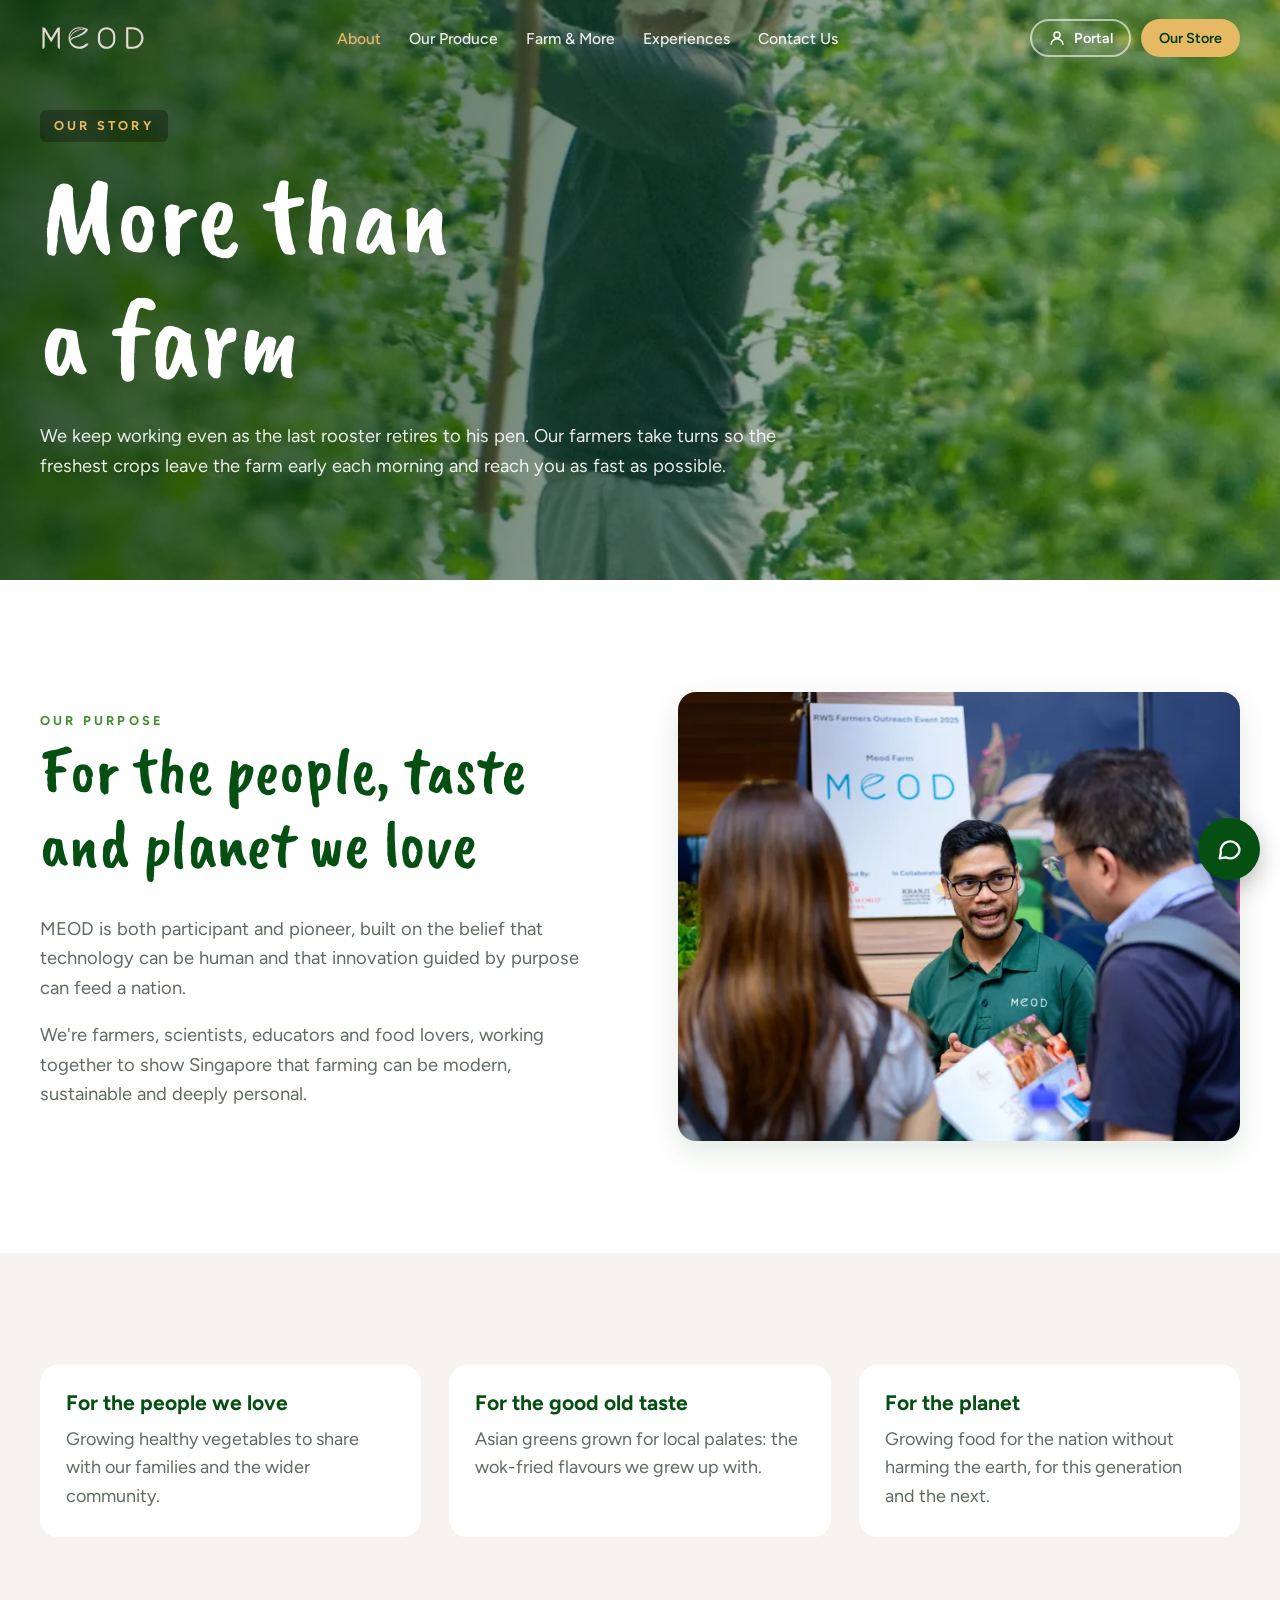
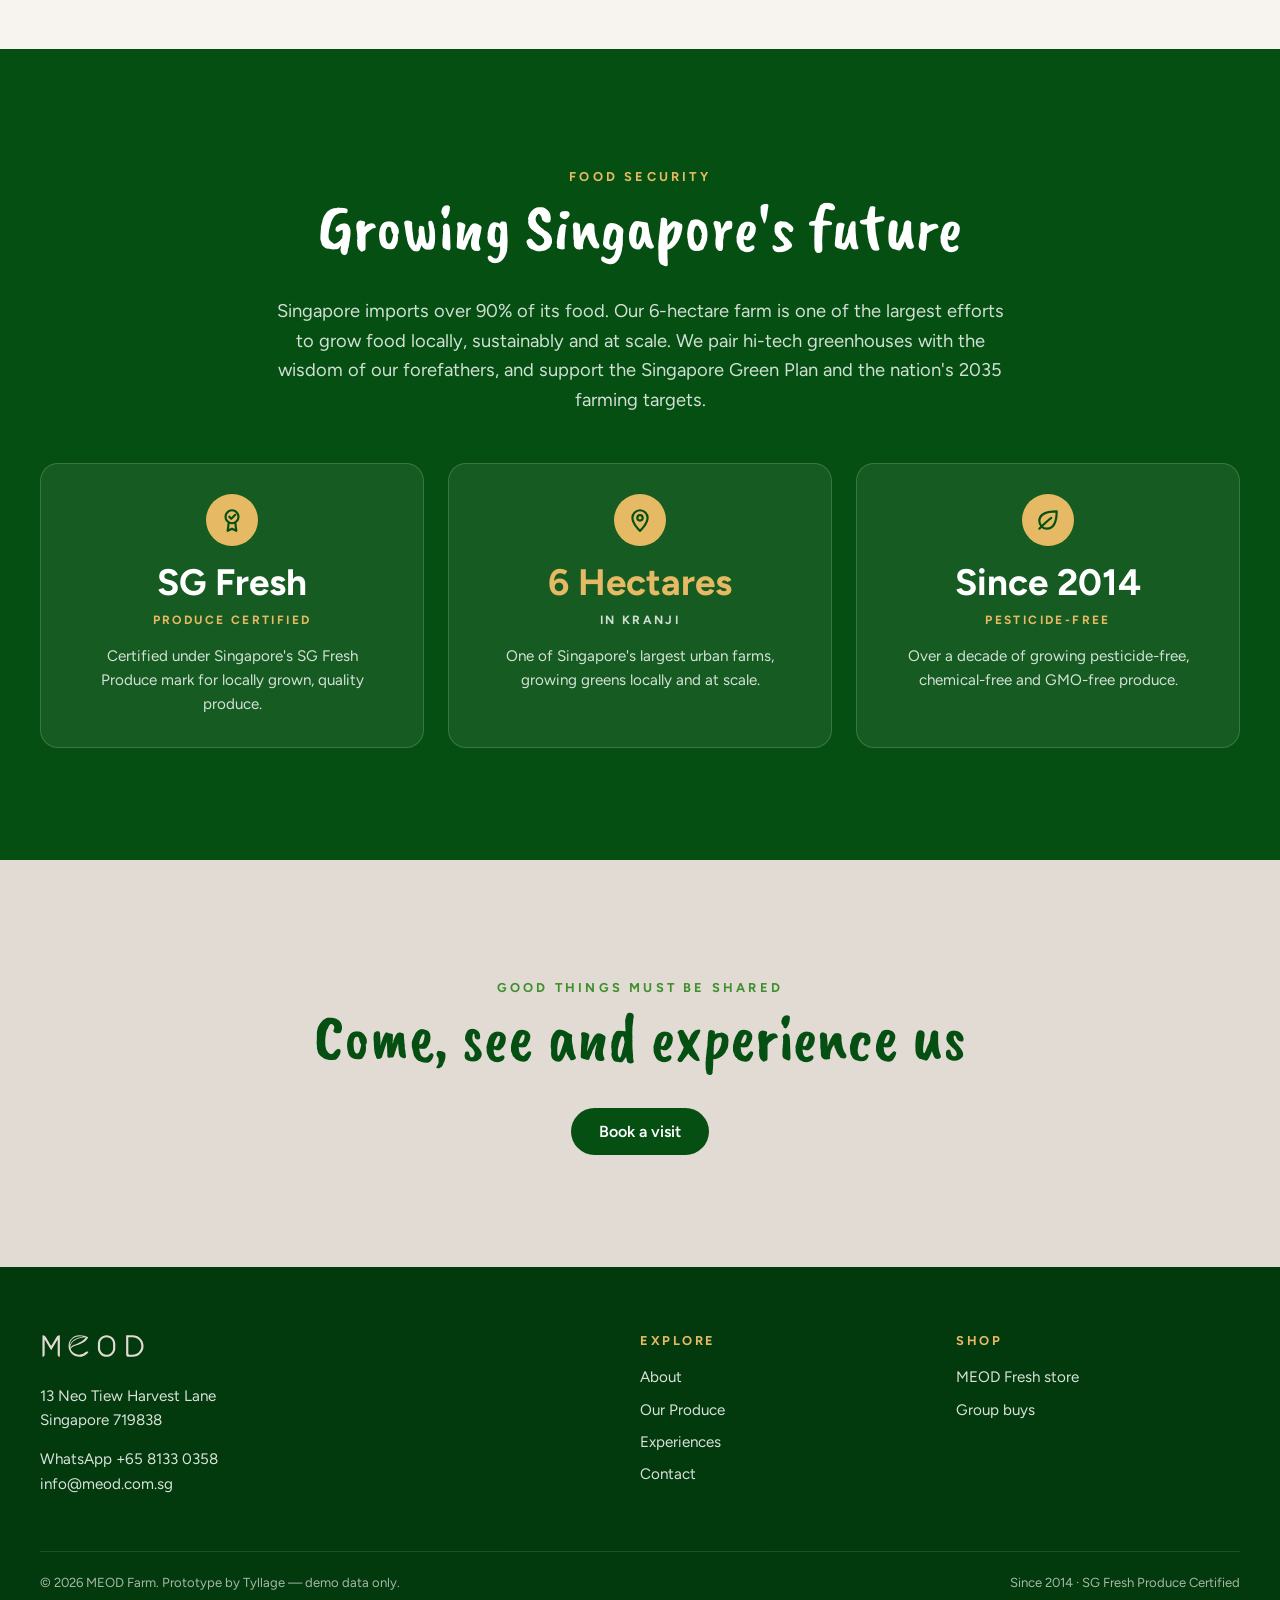
==== about.html @ f2da760b "Add MEOD Farm prototype site and role-based portal Static HTML/CSS/vanilla JS prototype for MEOD Far" ====
<!doctype html>
<html lang="en">
<head>
  <meta charset="utf-8">
  <meta name="viewport" content="width=device-width, initial-scale=1">
  <title>About — Singapore's Largest Urban Farm Since 2014 | MEOD Farm</title>
  <meta name="description" content="MEOD has grown pesticide-free produce in Kranji since 2014, for the people, taste and planet we love.">
  <link rel="preconnect" href="https://fonts.googleapis.com">
  <link rel="preconnect" href="https://fonts.gstatic.com" crossorigin>
  <link href="https://fonts.googleapis.com/css2?family=Caveat+Brush&family=Figtree:wght@300;400;500;600;700&display=swap" rel="stylesheet">
  <link rel="stylesheet" href="css/style.css">
  <link rel="icon" type="image/png" href="assets/img/favicon.png">
  <meta name="theme-color" content="#054f12">
</head>
<body>
  <a class="skip-link" href="#main">Skip to content</a>

  <header class="site-header">
    <nav class="container nav" aria-label="Main">
      <a class="logo" href="index.html"><img src="assets/meod-light.svg" alt="MEOD Farm home" width="106" height="30"></a>
      <ul class="nav-links" id="nav-links">
        <li><a href="about.html" aria-current="page">About</a></li>
        <li><a href="produce.html">Our Produce</a></li>
        <li><a href="produce.html#farm-more">Farm &amp; More</a></li>
        <li><a href="experiences.html">Experiences</a></li>
        <li><a href="contact.html">Contact Us</a></li>
        <li class="mobile-only"><a href="https://meodfresh.com/" target="_blank" rel="noopener">Our Store ↗</a></li>
      </ul>
      <div class="nav-actions">
        <a class="btn btn-sm btn-outline portal-btn" href="portal.html">
          <svg viewBox="0 0 24 24" fill="none" stroke="currentColor" stroke-width="2" aria-hidden="true"><circle cx="12" cy="8" r="4"/><path d="M4 21a8 8 0 0 1 16 0"/></svg>
          <span data-portal-label>Portal</span>
        </a>
        <a class="btn btn-sm btn-gold store-btn" href="https://meodfresh.com/" target="_blank" rel="noopener">Our Store</a>
        <button class="menu-toggle" type="button" aria-controls="nav-links" aria-expanded="false" aria-label="Open menu">
          <svg viewBox="0 0 24 24" fill="none" stroke="currentColor" stroke-width="2" aria-hidden="true"><path d="M3 6h18M3 12h18M3 18h18"/></svg>
        </button>
      </div>
    </nav>
  </header>

  <main id="main">
    <section class="hero page-hero">
      <img class="hero-bg" src="assets/img/farmer-vertical.webp" srcset="assets/img/farmer-vertical-500.webp 500w, assets/img/farmer-vertical.webp 900w" sizes="100vw" alt="" fetchpriority="high">
      <div class="container">
        <span class="eyebrow badge">Our story</span>
        <h1>More than<br>a farm</h1>
        <p class="lead" style="color:rgba(255,255,255,.9)">We keep working even as the last rooster retires to his pen. Our farmers take turns so the freshest crops leave the farm early each morning and reach you as fast as possible.</p>
      </div>
    </section>

    <section>
      <div class="container split">
        <div class="reveal">
          <span class="eyebrow dark">Our purpose</span>
          <h2 class="section-title">For the people, taste and planet we love</h2>
          <p class="lead">MEOD is both participant and pioneer, built on the belief that technology can be human and that innovation guided by purpose can feed a nation.</p>
          <p class="lead">We're farmers, scientists, educators and food lovers, working together to show Singapore that farming can be modern, sustainable and deeply personal.</p>
        </div>
        <img class="rounded-img reveal" src="assets/img/contact.webp" srcset="assets/img/contact-800.webp 800w, assets/img/contact.webp 1600w" sizes="(max-width: 860px) 100vw, 560px" alt="The MEOD team talking with visitors at a market booth" width="1600" height="1067" loading="lazy">
      </div>
    </section>

    <section class="bg-cream">
      <div class="container">
        <div class="grid grid-3">
          <div class="category-card reveal" style="background:var(--white)"><h3>For the people we love</h3><p>Growing healthy vegetables to share with our families and the wider community.</p></div>
          <div class="category-card reveal" style="background:var(--white)"><h3>For the good old taste</h3><p>Asian greens grown for local palates: the wok-fried flavours we grew up with.</p></div>
          <div class="category-card reveal" style="background:var(--white)"><h3>For the planet</h3><p>Growing food for the nation without harming the earth, for this generation and the next.</p></div>
        </div>
      </div>
    </section>

    <section class="bg-forest">
      <div class="container">
        <div class="center reveal">
          <span class="eyebrow">Food security</span>
          <h2 class="section-title">Growing Singapore's future</h2>
          <p class="lead">Singapore imports over 90% of its food. Our 6-hectare farm is one of the largest efforts to grow food locally, sustainably and at scale. We pair hi-tech greenhouses with the wisdom of our forefathers, and support the Singapore Green Plan and the nation's 2035 farming targets.</p>
        </div>
        <div class="fact-cards">
          <article class="fact-card reveal">
            <div class="icon-circle"><svg viewBox="0 0 24 24" fill="none" stroke="currentColor" stroke-width="2" stroke-linecap="round" stroke-linejoin="round" aria-hidden="true"><circle cx="12" cy="9" r="6"/><path d="M9 14.5 8 22l4-2 4 2-1-7.5"/><path d="m9.5 9 1.8 1.8L15 7.2"/></svg></div>
            <strong>SG Fresh</strong>
            <span class="fact-label">Produce certified</span>
            <p>Certified under Singapore's SG Fresh Produce mark for locally grown, quality produce.</p>
          </article>
          <article class="fact-card reveal">
            <div class="icon-circle"><svg viewBox="0 0 24 24" fill="none" stroke="currentColor" stroke-width="2" stroke-linecap="round" stroke-linejoin="round" aria-hidden="true"><path d="M12 22s7-6.2 7-12a7 7 0 0 0-14 0c0 5.8 7 12 7 12z"/><circle cx="12" cy="10" r="2.5"/></svg></div>
            <strong>6 Hectares</strong>
            <span class="fact-label">In Kranji</span>
            <p>One of Singapore's largest urban farms, growing greens locally and at scale.</p>
          </article>
          <article class="fact-card reveal">
            <div class="icon-circle"><svg viewBox="0 0 24 24" fill="none" stroke="currentColor" stroke-width="2" stroke-linecap="round" stroke-linejoin="round" aria-hidden="true"><path d="M11 20A7 7 0 0 1 4 13c0-5 4-9 16-9 0 12-4 16-9 16z"/><path d="M4 20c4-4 7-7 11-10"/></svg></div>
            <strong>Since 2014</strong>
            <span class="fact-label">Pesticide-free</span>
            <p>Over a decade of growing pesticide-free, chemical-free and GMO-free produce.</p>
          </article>
        </div>
      </div>
    </section>

    <section class="bg-stony">
      <div class="container center reveal">
        <span class="eyebrow dark">Good things must be shared</span>
        <h2 class="section-title">Come, see and experience us</h2>
        <a class="btn btn-forest" href="experiences.html#book">Book a visit</a>
      </div>
    </section>
  </main>

  <footer class="site-footer">
    <div class="container">
      <div class="footer-grid">
        <div>
          <a class="logo" href="index.html"><img src="assets/meod-light.svg" alt="MEOD Farm" width="106" height="30" loading="lazy"></a>
          <p>13 Neo Tiew Harvest Lane<br>Singapore 719838</p>
          <p>WhatsApp +65 8133 0358<br><a href="mailto:info@meod.com.sg">info@meod.com.sg</a></p>
        </div>
        <div>
          <h4>Explore</h4>
          <ul>
            <li><a href="about.html">About</a></li>
            <li><a href="produce.html">Our Produce</a></li>
            <li><a href="experiences.html">Experiences</a></li>
            <li><a href="contact.html">Contact</a></li>
          </ul>
        </div>
        <div>
          <h4>Shop</h4>
          <ul>
            <li><a href="https://meodfresh.com/" target="_blank" rel="noopener">MEOD Fresh store</a></li>
            <li><a href="index.html#group-buy">Group buys</a></li>
          </ul>
        </div>
      </div>
      <div class="footer-bottom">
        <span>© <span data-year></span> MEOD Farm. Prototype by Tyllage — demo data only.</span>
        <span>Since 2014 · SG Fresh Produce Certified</span>
      </div>
    </div>
  </footer>

  <script src="js/data.js"></script>
  <script src="js/assist.js"></script>
  <script src="js/main.js"></script>
</body>
</html>
---- css/style.css ----
/* MEOD Farm x Tyllage — public site styles
   Palette sampled from meod.com.sg: forest, gold, berry, stony. */
:root {
  --forest: #054f12;
  --forest-dark: #033a0d;
  --leaf: #3f8f2f;
  --gold: #e6b964;
  --gold-dark: #c9993f;
  --berry: #326383;
  --stony: #e2dbd3;
  --cream: #f7f3ee;
  --ink: #1d2a1f;
  --muted: #5d6b60;
  --white: #ffffff;
  --danger: #b3361f;
  --radius: 18px;
  --shadow: 0 10px 30px rgba(5, 79, 18, 0.12);
  --font-script: "Caveat Brush", "Brush Script MT", cursive;
  --font-body: "Figtree", system-ui, -apple-system, "Segoe UI", sans-serif;
  --max: 1200px;
}

* { box-sizing: border-box; }
html { scroll-behavior: smooth; }
body {
  margin: 0;
  font-family: var(--font-body);
  font-size: 18px;
  line-height: 1.6;
  color: var(--ink);
  background: var(--white);
}
img { max-width: 100%; height: auto; display: block; }
a { color: inherit; }
h1, h2, h3 { line-height: 1.1; margin: 0 0 0.5em; }
.script { font-family: var(--font-script); font-weight: 400; }
.container { width: min(var(--max), 100% - 32px); margin-inline: auto; }
.eyebrow {
  display: inline-block;
  font-size: 0.8rem;
  letter-spacing: 0.25em;
  text-transform: uppercase;
  font-weight: 700;
  color: var(--gold);
}
.eyebrow.dark { color: var(--leaf); }
.lead { font-size: 1.15rem; color: var(--muted); max-width: 62ch; }
.center { text-align: center; }
.center .lead { margin-inline: auto; }
.skip-link { position: absolute; left: -999px; top: 8px; background: var(--gold); padding: 8px 14px; z-index: 100; border-radius: 8px; }
.skip-link:focus { left: 8px; }

/* Buttons */
.btn {
  display: inline-flex; align-items: center; gap: 8px;
  padding: 12px 26px; border-radius: 999px;
  font: 600 1rem var(--font-body); text-decoration: none;
  border: 2px solid transparent; cursor: pointer;
  transition: transform .15s ease, background .2s ease, color .2s ease;
}
.btn:hover { transform: translateY(-2px); }
.btn-gold { background: var(--gold); color: var(--forest-dark); }
.btn-gold:hover { background: var(--gold-dark); }
.btn-forest { background: var(--forest); color: var(--white); }
.btn-forest:hover { background: var(--forest-dark); }
.btn-ghost { border-color: rgba(255,255,255,.7); color: var(--white); background: rgba(0,0,0,.15); }
.btn-ghost:hover { background: rgba(255,255,255,.15); }
.btn-outline { border-color: var(--forest); color: var(--forest); background: transparent; }
.btn-outline:hover { background: var(--forest); color: var(--white); }
.btn-sm { padding: 8px 16px; font-size: .9rem; }

/* Header */
.site-header {
  position: fixed; inset: 0 0 auto 0; z-index: 50;
  transition: background .3s ease, box-shadow .3s ease;
}
.site-header.solid, .site-header.always-solid { background: rgba(5, 79, 18, .96); box-shadow: 0 4px 20px rgba(0,0,0,.15); }
.nav { display: flex; align-items: center; justify-content: space-between; height: 76px; }
.logo { display: inline-flex; align-items: center; text-decoration: none; }
.logo img { height: 30px; width: auto; }
@media (max-width: 480px) { .logo img { height: 24px; } }
.nav-links { display: flex; align-items: center; gap: 28px; list-style: none; margin: 0; padding: 0; }
.nav-links a { color: var(--white); text-decoration: none; font-size: .98rem; font-weight: 500; opacity: .9; }
.nav-links a:hover, .nav-links a[aria-current="page"] { opacity: 1; color: var(--gold); }
.nav-actions { display: flex; gap: 10px; align-items: center; }
.portal-btn { border-color: rgba(255,255,255,.6); color: var(--white); }
.portal-btn:hover { background: var(--white); color: var(--forest); }
.portal-btn svg { width: 18px; height: 18px; }
.menu-toggle { display: none; background: none; border: 0; color: var(--white); cursor: pointer; padding: 8px; }
.menu-toggle svg { width: 28px; height: 28px; }

@media (max-width: 960px) {
  .menu-toggle { display: block; }
  .nav-links, .nav-actions .store-btn { display: none; }
  .nav-links.open {
    display: flex; flex-direction: column; align-items: flex-start; gap: 18px;
    position: absolute; top: 76px; left: 0; right: 0; padding: 24px 16px 28px;
    background: var(--forest);
  }
  .nav-links.open .mobile-only { display: block; }
}
.mobile-only { display: none; }

/* Hero */
.hero {
  position: relative; min-height: 100vh; min-height: 100svh; display: flex; align-items: center;
  color: var(--white); overflow: hidden; background: var(--forest-dark);
  padding: 110px 0 80px;
}
.hero::before { content: ""; position: absolute; inset: 0; z-index: 1; background: linear-gradient(100deg, rgba(3,40,10,.78) 0%, rgba(3,40,10,.4) 60%, rgba(3,40,10,.2) 100%); }
.hero > * { position: relative; z-index: 2; }
.hero > .hero-bg { position: absolute; inset: 0; z-index: 0; width: 100%; height: 100%; object-fit: cover; }
@media (max-width: 640px) {
  .hero::before { background: linear-gradient(180deg, rgba(3,40,10,.55) 0%, rgba(3,40,10,.75) 100%); }
  .stat strong { font-size: 1.7rem; }
  .stats { gap: 18px 28px; }
  .hero-ctas .btn { flex: 1 1 auto; justify-content: center; }
}
.hero h1 { font-family: var(--font-script); font-weight: 400; font-size: clamp(4rem, 12vw, 9.5rem); margin: .1em 0 .2em; }
.hero .badge { background: rgba(0,0,0,.3); padding: 6px 14px; border-radius: 6px; }
.stats { display: flex; gap: clamp(24px, 6vw, 70px); margin: 10px 0 34px; flex-wrap: wrap; }
.stat strong { display: block; font-size: 2.2rem; font-weight: 700; }
.stat span { font-size: .75rem; letter-spacing: .2em; text-transform: uppercase; opacity: .85; }
.stat:nth-child(2) strong { color: var(--gold); }
.hero-ctas { display: flex; gap: 14px; flex-wrap: wrap; }
.scroll-cue { position: absolute; bottom: 28px; left: 50%; transform: translateX(-50%); font-size: .7rem; letter-spacing: .3em; opacity: .7; }

.page-hero { min-height: 62vh; min-height: 62svh; }
.page-hero h1 { font-size: clamp(3.4rem, 9vw, 7rem); }

/* Sections */
section { padding: clamp(64px, 9vw, 112px) 0; }
.bg-forest { background: var(--forest); color: var(--white); }
.bg-forest .lead { color: rgba(255,255,255,.82); }
.bg-berry { background: var(--berry); color: var(--white); }
.bg-berry .lead { color: rgba(255,255,255,.85); }
.bg-stony { background: var(--stony); }
.bg-cream { background: var(--cream); }
.section-title { font-family: var(--font-script); font-weight: 400; font-size: clamp(2.8rem, 6vw, 4.2rem); color: var(--forest); }
.bg-forest .section-title, .bg-berry .section-title { color: var(--white); }

.grid { display: grid; gap: 28px; }
.grid-3 { grid-template-columns: repeat(auto-fit, minmax(min(100%, 210px), 1fr)); }
@media (min-width: 600px) and (max-width: 900px) { .grid-3 { gap: 18px; } .card-body { padding: 18px; } }
.grid-4 { grid-template-columns: repeat(auto-fit, minmax(220px, 1fr)); }
.split { display: grid; grid-template-columns: 1fr 1fr; gap: clamp(32px, 6vw, 80px); align-items: center; }
@media (max-width: 860px) { .split { grid-template-columns: 1fr; } }

.card {
  background: var(--white); border-radius: var(--radius); overflow: hidden;
  box-shadow: var(--shadow); display: flex; flex-direction: column;
  transition: transform .25s ease;
}
.card:hover { transform: translateY(-4px); }
.card img { aspect-ratio: 4/3; object-fit: cover; width: 100%; height: auto; }
.card-body { padding: 24px; flex: 1; display: flex; flex-direction: column; }
.card-body h3 { color: var(--forest); font-size: 1.4rem; }
.card-body p { color: var(--muted); margin: 0 0 16px; flex: 1; }
.card-link { color: var(--leaf); font-weight: 700; text-decoration: none; }
.card-link:hover { text-decoration: underline; }

.promise { padding: 28px; border-radius: var(--radius); background: rgba(255,255,255,.07); border: 1px solid rgba(255,255,255,.15); }
.promise h3 { color: var(--gold); font-size: 1.35rem; }
.promise p { margin: 0; color: rgba(255,255,255,.85); }
.icon-circle { width: 52px; height: 52px; border-radius: 50%; background: var(--gold); color: var(--forest); display: grid; place-items: center; margin-bottom: 16px; }
.icon-circle svg { width: 26px; height: 26px; }

.rounded-img { border-radius: var(--radius); box-shadow: var(--shadow); width: 100%; height: auto; aspect-ratio: 5/4; object-fit: cover; }
.rounded-img.portrait { aspect-ratio: 4/5; max-height: 640px; object-position: center 35%; }
@media (max-width: 860px) { .rounded-img.portrait { aspect-ratio: 4/3; } }

.partners { display: flex; gap: 14px; flex-wrap: wrap; margin-top: 24px; }
.partner { padding: 10px 22px; border-radius: 999px; background: rgba(255,255,255,.12); border: 1px solid rgba(255,255,255,.3); font-weight: 600; text-decoration: none; color: var(--white); }
.partner:hover { background: var(--white); color: var(--berry); }

/* Harvest strip (new vs original site) */
.harvest-row { display: grid; grid-template-columns: repeat(auto-fill, minmax(min(100%, 230px), 1fr)); gap: 22px; margin-top: 36px; }
.produce-tile {
  background: var(--white); border-radius: 20px; overflow: hidden; box-shadow: 0 4px 18px rgba(5,79,18,.08);
  display: flex; flex-direction: column; border: 1px solid #efe9df;
  transition: transform .25s ease, box-shadow .25s ease;
}
.produce-tile:hover { transform: translateY(-5px); box-shadow: 0 16px 36px rgba(5,79,18,.15); }
.produce-tile.is-out .tile-media { filter: grayscale(.7); opacity: .75; }
.tile-media { position: relative; aspect-ratio: 4/3; display: grid; place-items: center; overflow: hidden; background: #fff; }
.tile-media img { width: 100%; height: 100%; transition: transform .5s ease; }
.tile-media.contain img { object-fit: contain; padding: 14px; }
.tile-media.cover img { object-fit: cover; }
.produce-tile:hover .tile-media img { transform: scale(1.06); }
.tile-media.art { background: radial-gradient(circle at 30% 25%, #fff 0%, var(--tint, #e4f2d5) 70%); }
.tile-media.art svg { width: 46%; height: 46%; fill: none; stroke: var(--forest); stroke-width: 2.2; stroke-linecap: round; stroke-linejoin: round; opacity: .75; }
.tile-media .pill { position: absolute; top: 12px; left: 12px; box-shadow: 0 2px 8px rgba(0,0,0,.08); }
.tile-body { padding: 16px 18px 18px; display: flex; flex-direction: column; gap: 4px; flex: 1; }
.tile-cat { font-size: .7rem; letter-spacing: .16em; text-transform: uppercase; font-weight: 700; color: var(--leaf); }
.produce-tile h3 { font-size: 1.2rem; color: var(--forest); margin: 2px 0 0; }
.produce-tile .sub { color: var(--muted); font-size: .88rem; }
.produce-tile p { font-size: .9rem; color: var(--muted); margin: 6px 0 2px; line-height: 1.5; }
.nutri-chips { list-style: none; margin: 6px 0 0; padding: 0; display: flex; flex-wrap: wrap; gap: 5px; }
.nutri-chips li { font-size: .7rem; font-weight: 600; padding: 3px 9px; border-radius: 999px; background: #f2f7ee; color: var(--forest); }
.tile-buy { font-size: .85rem; font-weight: 700; color: var(--forest); text-decoration: none; padding: 6px 12px; border-radius: 999px; border: 1.5px solid var(--forest); transition: background .2s, color .2s; }
.tile-buy:hover { background: var(--forest); color: var(--white); }
.produce-tile .price-line { border-top: 1px dashed #e8e1d6; margin-top: auto; padding-top: 12px; }
.produce-tile .price { font-size: 1.15rem; }
/* Price row always sits at the bottom of the card; spacing comes from the content above it. */
.produce-tile .tile-body > :nth-last-child(2) { margin-bottom: 14px; }
.price-line { display: flex; justify-content: space-between; align-items: center; margin-top: auto; padding-top: 8px; }
.price { font-weight: 700; color: var(--forest); }
.pill { display: inline-block; font-size: .72rem; font-weight: 700; padding: 3px 10px; border-radius: 999px; text-transform: uppercase; letter-spacing: .05em; }
.pill-ok { background: #dff0d8; color: #23602a; }
.pill-low { background: #fff1d6; color: #8a5a00; }
.pill-out { background: #f8dcd6; color: var(--danger); }
.pill-stale { background: #e6e9ee; color: #4a5568; }
.sync-note { font-size: .82rem; color: var(--muted); margin-top: 18px; }

.filters { display: flex; gap: 10px; flex-wrap: wrap; margin-top: 28px; }
.chip { border: 2px solid var(--forest); background: transparent; color: var(--forest); padding: 7px 18px; border-radius: 999px; font: 600 .9rem var(--font-body); cursor: pointer; }
.chip.active, .chip:hover { background: var(--forest); color: var(--white); }

.category-cards { display: grid; grid-template-columns: repeat(auto-fit, minmax(200px, 1fr)); gap: 18px; margin-top: 30px; }
.category-card { padding: 26px; border-radius: var(--radius); background: var(--cream); }
.category-card h3 { color: var(--forest); }
.category-card p { margin: 0; color: var(--muted); }

/* Group buy band */
.groupbuy { background: linear-gradient(120deg, var(--gold) 0%, #f0cf8e 100%); color: var(--forest-dark); }
.steps { display: grid; grid-template-columns: repeat(auto-fit, minmax(200px, 1fr)); gap: 20px; margin-top: 28px; }
.step { background: rgba(255,255,255,.55); border-radius: 16px; padding: 22px; }
.step b { display: grid; place-items: center; width: 36px; height: 36px; border-radius: 50%; background: var(--forest); color: var(--white); margin-bottom: 10px; }
.step p { margin: 0; font-size: .95rem; }

/* Forms */
.form { display: grid; gap: 16px; background: var(--white); padding: clamp(22px, 4vw, 40px); border-radius: var(--radius); box-shadow: var(--shadow); }
.form-row { display: grid; grid-template-columns: 1fr 1fr; gap: 16px; }
@media (max-width: 600px) { .form-row { grid-template-columns: 1fr; } }
label { font-weight: 600; font-size: .9rem; display: grid; gap: 6px; color: var(--ink); }
input, select, textarea {
  font: 400 1rem var(--font-body); padding: 12px 14px; border-radius: 10px;
  border: 1.5px solid #cfd8cf; background: var(--white); color: var(--ink); width: 100%;
}
input:focus, select:focus, textarea:focus { outline: 3px solid rgba(230,185,100,.6); border-color: var(--forest); }
.form-note { font-size: .82rem; color: var(--muted); margin: 0; }
.form-success { background: #dff0d8; color: #23602a; padding: 14px 18px; border-radius: 10px; font-weight: 600; }
.experience-options { display: grid; grid-template-columns: repeat(auto-fit, minmax(130px, 1fr)); gap: 10px; }
.experience-options label { display: flex; align-items: center; gap: 8px; border: 1.5px solid #cfd8cf; border-radius: 10px; padding: 10px 12px; font-weight: 500; cursor: pointer; }
.experience-options input { width: auto; }

/* Footer */
.site-footer { background: var(--forest-dark); color: rgba(255,255,255,.85); padding: 64px 0 28px; font-size: .95rem; }
.footer-grid { display: grid; grid-template-columns: 2fr 1fr 1fr; gap: 32px; }
@media (max-width: 800px) { .footer-grid { grid-template-columns: 1fr 1fr; } }
@media (max-width: 480px) { .footer-grid { grid-template-columns: 1fr; } }
.site-footer h4 { color: var(--gold); font-size: .8rem; letter-spacing: .2em; text-transform: uppercase; margin: 0 0 14px; }
.site-footer ul { list-style: none; padding: 0; margin: 0; display: grid; gap: 8px; }
.site-footer a { text-decoration: none; }
.site-footer a:hover { color: var(--gold); }
.footer-bottom { border-top: 1px solid rgba(255,255,255,.15); margin-top: 40px; padding-top: 20px; display: flex; justify-content: space-between; gap: 16px; flex-wrap: wrap; font-size: .82rem; opacity: .75; }

/* Reveal on scroll */
.reveal { opacity: 0; transform: translateY(24px); transition: opacity .7s ease, transform .7s ease; }
.reveal.visible { opacity: 1; transform: none; }
@media (prefers-reduced-motion: reduce) {
  .reveal { opacity: 1; transform: none; transition: none; }
  html { scroll-behavior: auto; }
}

/* Ask MEOD assistant widget */
.assist-fab {
  position: fixed; right: 20px; bottom: 20px; z-index: 60;
  width: 62px; height: 62px; border-radius: 50%; border: 0; cursor: pointer;
  background: var(--forest); color: var(--white); box-shadow: 0 8px 24px rgba(0,0,0,.25);
  display: grid; place-items: center;
}
.assist-fab svg { width: 28px; height: 28px; }
.assist-panel {
  position: fixed; right: 20px; bottom: 94px; z-index: 60;
  width: min(380px, calc(100vw - 32px)); height: min(540px, calc(100vh - 130px));
  background: var(--white); border-radius: 20px; box-shadow: 0 20px 50px rgba(0,0,0,.25);
  display: none; flex-direction: column; overflow: hidden;
}
.assist-panel.open { display: flex; }
.assist-head { background: var(--forest); color: var(--white); padding: 16px 18px; display: flex; justify-content: space-between; align-items: center; }
.assist-head strong { display: block; }
.assist-head small { opacity: .8; font-size: .78rem; }
.assist-close { background: none; border: 0; color: var(--white); font-size: 1.6rem; cursor: pointer; line-height: 1; }
.assist-log { flex: 1; overflow-y: auto; padding: 16px; display: flex; flex-direction: column; gap: 10px; background: var(--cream); }
.msg { max-width: 85%; padding: 10px 14px; border-radius: 14px; font-size: .92rem; line-height: 1.45; white-space: pre-line; }
.msg.bot { background: var(--white); align-self: flex-start; border-bottom-left-radius: 4px; }
.msg.user { background: var(--forest); color: var(--white); align-self: flex-end; border-bottom-right-radius: 4px; }
.msg.handover { background: #fff1d6; border: 1px solid var(--gold); }
.assist-suggest { display: flex; gap: 6px; flex-wrap: wrap; padding: 8px 12px 0; background: var(--white); }
.assist-suggest button { border: 1px solid #cfd8cf; background: var(--white); border-radius: 999px; padding: 5px 12px; font: 500 .8rem var(--font-body); cursor: pointer; }
.assist-suggest button:hover { border-color: var(--forest); color: var(--forest); }
.assist-form { display: flex; gap: 8px; padding: 12px; background: var(--white); }
.assist-form input { flex: 1; }
.assist-form button { flex: none; }
.assist-disclaimer { font-size: .7rem; color: var(--muted); padding: 0 14px 10px; background: var(--white); margin: 0; }
.form-error { background: #f8dcd6; color: var(--danger); padding: 14px 18px; border-radius: 10px; font-weight: 600; margin: 0; }

/* Small-screen polish */
@media (max-width: 640px) {
  body { font-size: 17px; }
  .lead { font-size: 1.05rem; }
  .card-body { padding: 20px; }
  .form { padding: 20px 16px; }
  .assist-panel { right: 8px; left: 8px; width: auto; bottom: 86px; height: min(560px, calc(100svh - 110px)); }
  .assist-fab { right: 14px; bottom: 14px; width: 56px; height: 56px; }
  .footer-bottom { flex-direction: column; }
}
@media (min-width: 1600px) {
  :root { --max: 1360px; }
}

/* Scroll-to-top: centred above the Ask MEOD button */
.to-top {
  position: fixed; z-index: 59; right: 27px; bottom: 96px;
  width: 48px; height: 48px; border-radius: 50%; cursor: pointer;
  border: 2px solid var(--forest); background: var(--white); color: var(--forest);
  display: grid; place-items: center; box-shadow: 0 6px 18px rgba(0,0,0,.18);
  opacity: 0; visibility: hidden; transform: translateY(12px);
  transition: opacity .25s ease, transform .25s ease, visibility .25s, background .2s, color .2s;
}
.to-top svg { width: 22px; height: 22px; }
.to-top:hover { background: var(--forest); color: var(--white); }
.to-top:focus-visible { outline: 3px solid var(--gold); outline-offset: 2px; }
.to-top.show { opacity: 1; visibility: visible; transform: none; }
.to-top.solo { right: 20px; bottom: 20px; }
body.assist-open .to-top { opacity: 0; visibility: hidden; }
@media (max-width: 640px) {
  .to-top { right: 19px; bottom: 82px; width: 46px; height: 46px; }
  .to-top.solo { right: 14px; bottom: 14px; }
}
@media (prefers-reduced-motion: reduce) { .to-top { transition: none; } }

/* About: food-security fact cards */
.fact-cards { display: grid; grid-template-columns: repeat(3, 1fr); gap: 24px; margin-top: 48px; }
.fact-card {
  background: rgba(255,255,255,.07); border: 1px solid rgba(255,255,255,.16);
  border-radius: var(--radius); padding: 30px 26px; text-align: center;
  display: flex; flex-direction: column; align-items: center;
  transition: transform .25s ease, background .25s ease, border-color .25s ease;
}
.fact-card:hover { transform: translateY(-4px); background: rgba(255,255,255,.11); border-color: rgba(230,185,100,.5); }
.fact-card strong { font-size: clamp(1.8rem, 3vw, 2.3rem); line-height: 1.1; color: var(--white); }
.fact-card:nth-child(2) strong { color: var(--gold); }
.fact-label { font-size: .75rem; letter-spacing: .2em; text-transform: uppercase; color: var(--gold); font-weight: 700; margin: 8px 0 14px; }
.fact-card:nth-child(2) .fact-label { color: rgba(255,255,255,.8); }
.fact-card p { margin: 0; color: rgba(255,255,255,.82); font-size: .95rem; max-width: 30ch; }
@media (max-width: 860px) {
  .fact-cards { grid-template-columns: 1fr; gap: 14px; margin-top: 36px; }
  .fact-card { display: grid; grid-template-columns: 52px 1fr; column-gap: 16px; text-align: left; align-items: center; padding: 20px; }
  .fact-card .icon-circle { margin: 0; grid-row: 1 / span 2; }
  .fact-label { margin: 2px 0 0; }
  .fact-card p { grid-column: 1 / -1; max-width: none; margin-top: 12px; }
}

/* Experiences: photo cards + visit facts */
.exp-cards { display: grid; grid-template-columns: repeat(3, 1fr); gap: 26px; margin-top: 48px; }
.exp-card {
  background: var(--white); border-radius: var(--radius); overflow: hidden;
  box-shadow: var(--shadow); display: flex; flex-direction: column;
  transition: transform .25s ease, box-shadow .25s ease;
}
.exp-card:hover { transform: translateY(-6px); box-shadow: 0 18px 40px rgba(5,79,18,.18); }
.exp-media { aspect-ratio: 4/3; overflow: hidden; }
.exp-media img { width: 100%; height: 100%; object-fit: cover; transition: transform .6s ease; }
.exp-card:hover .exp-media img { transform: scale(1.05); }
.exp-body { padding: 24px; display: flex; flex-direction: column; gap: 12px; flex: 1; }
.exp-body h3 { font-family: var(--font-script); font-weight: 400; font-size: 2.1rem; color: var(--forest); margin: 0; }
.exp-body p { margin: 0; color: var(--muted); flex: 1; }
.exp-tags { list-style: none; margin: 0; padding: 0; display: flex; flex-wrap: wrap; gap: 6px; }
.exp-tags li { font-size: .75rem; font-weight: 600; padding: 4px 11px; border-radius: 999px; background: #eaf4e5; color: var(--forest); }

.visit-facts {
  list-style: none; margin: 40px 0 0; padding: 22px 26px;
  display: grid; grid-template-columns: repeat(4, 1fr); gap: 20px;
  background: var(--cream); border-radius: var(--radius);
}
.visit-facts li { display: flex; align-items: center; gap: 14px; }
.visit-facts .icon-circle { margin: 0; flex: none; width: 46px; height: 46px; }
.visit-facts .icon-circle svg { width: 22px; height: 22px; }
.visit-facts strong { display: block; color: var(--forest); line-height: 1.2; }
.visit-facts span:not(.icon-circle) { font-size: .88rem; color: var(--muted); }

@media (max-width: 1024px) { .visit-facts { grid-template-columns: repeat(2, 1fr); } }
@media (max-width: 860px) {
  .exp-cards { grid-template-columns: 1fr; max-width: 520px; margin-inline: auto; gap: 20px; margin-top: 36px; }
}
@media (min-width: 600px) and (max-width: 860px) {
  .exp-cards { grid-template-columns: repeat(2, 1fr); max-width: none; }
  .exp-cards .exp-card:last-child { grid-column: 1 / -1; flex-direction: row; }
  .exp-cards .exp-card:last-child .exp-media { flex: 0 0 45%; aspect-ratio: auto; position: relative; min-height: 240px; }
  .exp-cards .exp-card:last-child .exp-media img { position: absolute; inset: 0; object-position: center 30%; }
}
@media (max-width: 520px) { .visit-facts { grid-template-columns: 1fr; padding: 18px; gap: 14px; } }
@media (prefers-reduced-motion: reduce) { .exp-card, .exp-media img { transition: none; } }
.experience-options label:has(input:checked) { border-color: var(--forest); background: #eaf4e5; color: var(--forest); }
.experience-options input { accent-color: var(--forest); }

/* Contact: cards + visit panel */
.contact-cards { display: grid; grid-template-columns: repeat(3, 1fr); gap: 22px; margin-top: 44px; }
.contact-card {
  position: relative; display: flex; flex-direction: column; align-items: flex-start; gap: 4px;
  padding: 28px 26px; border-radius: var(--radius); background: var(--white);
  border: 1.5px solid #eee8de; box-shadow: var(--shadow); text-decoration: none; color: var(--ink);
  transition: transform .25s ease, border-color .25s ease, box-shadow .25s ease;
}
.contact-card:hover, .contact-card:focus-visible { transform: translateY(-4px); border-color: var(--gold); box-shadow: 0 18px 40px rgba(5,79,18,.16); }
.contact-card .icon-circle { margin-bottom: 14px; }
.contact-label { font-size: .75rem; letter-spacing: .2em; text-transform: uppercase; font-weight: 700; color: var(--leaf); }
.contact-card strong { font-size: 1.2rem; color: var(--forest); overflow-wrap: normal; }
.contact-note { font-size: .9rem; color: var(--muted); }
.contact-go { position: absolute; top: 26px; right: 24px; font-size: 1.3rem; color: var(--forest); transition: transform .25s ease; }
.contact-card:hover .contact-go { transform: translateX(4px); }

.visit-panel {
  display: grid; grid-template-columns: 5fr 7fr; margin-top: 40px;
  border-radius: 24px; overflow: hidden; box-shadow: var(--shadow); background: var(--forest);
}
.visit-info { padding: clamp(28px, 4vw, 48px); color: var(--white); display: flex; flex-direction: column; justify-content: center; }
.visit-info h3 { font-size: clamp(1.5rem, 2.4vw, 1.9rem); line-height: 1.25; margin: 10px 0 22px; }
.visit-rules { list-style: none; margin: 0 0 28px; padding: 0; display: grid; gap: 12px; }
.visit-rules li { display: flex; align-items: center; gap: 12px; color: rgba(255,255,255,.88); }
.visit-rules li > span { flex: none; width: 26px; height: 26px; border-radius: 50%; background: rgba(230,185,100,.18); color: var(--gold); display: grid; place-items: center; }
.visit-rules svg { width: 14px; height: 14px; }
.visit-map { width: 100%; height: 100%; min-height: 420px; border: 0; display: block; }

@media (max-width: 960px) {
  .contact-cards { grid-template-columns: 1fr; max-width: 560px; margin-inline: auto; gap: 14px; }
  .contact-card { display: grid; grid-template-columns: 52px 1fr; column-gap: 16px; align-items: center; padding: 18px 48px 18px 18px; }
  .contact-card .icon-circle { margin: 0; grid-row: 1 / span 3; }
  .contact-go { top: 50%; transform: translateY(-50%); }
  .contact-card:hover .contact-go { transform: translate(4px, -50%); }
  .visit-panel { grid-template-columns: 1fr; }
  .visit-map { min-height: 320px; }
}
@media (max-width: 480px) { .contact-card strong { font-size: 1.05rem; } }
@media (prefers-reduced-motion: reduce) { .contact-card, .contact-go { transition: none; } }

/* ---------- Produce page ---------- */
.sr-only { position: absolute; width: 1px; height: 1px; padding: 0; margin: -1px; overflow: hidden; clip: rect(0 0 0 0); white-space: nowrap; border: 0; }

/* Catalogue */
.catalog-head { display: flex; justify-content: space-between; align-items: flex-end; gap: 24px; flex-wrap: wrap; }
.catalog-head .lead { margin-bottom: 0; }
.catalog-search { position: relative; flex: 0 1 340px; display: block; }
.catalog-search svg { position: absolute; left: 16px; top: 50%; width: 20px; height: 20px; transform: translateY(-50%); color: var(--muted); pointer-events: none; }
.catalog-search input { padding: 14px 16px 14px 46px; border-radius: 999px; border: 1.5px solid #ddd5c8; background: var(--white); box-shadow: 0 2px 10px rgba(0,0,0,.04); }
.catalog-bar {
  position: sticky; top: 76px; z-index: 20; margin-top: 26px;
  display: flex; align-items: center; justify-content: space-between; gap: 14px; flex-wrap: wrap;
  padding: 12px 14px; border-radius: 18px; background: rgba(247,243,238,.94);
  backdrop-filter: blur(8px); -webkit-backdrop-filter: blur(8px); border: 1px solid #ebe4d9;
}
.catalog-bar .filters { margin: 0; gap: 8px; }
.catalog-bar .chip { padding: 7px 14px; font-size: .86rem; display: inline-flex; align-items: center; gap: 6px; background: var(--white); }
.catalog-bar .chip.active, .catalog-bar .chip:hover { background: var(--forest); }
.chip-count { font-size: .72rem; min-width: 22px; padding: 1px 7px; border-radius: 999px; background: #eaf4e5; color: var(--forest); text-align: center; }
.chip.active .chip-count, .chip:hover .chip-count { background: rgba(255,255,255,.2); color: var(--white); }
.toggle { display: inline-flex; align-items: center; gap: 8px; font-weight: 600; font-size: .9rem; cursor: pointer; color: var(--forest); white-space: nowrap; }
.toggle input { width: 18px; height: 18px; accent-color: var(--forest); }
.result-count { margin: 18px 0 0; font-size: .88rem; color: var(--muted); font-weight: 600; }
.catalog-grid { margin-top: 14px; }
.catalog-empty { display: flex; flex-direction: column; align-items: center; gap: 6px; text-align: center; padding: 48px 20px; margin-top: 14px; background: var(--white); border-radius: 20px; border: 1.5px dashed #ddd5c8; }
.catalog-empty[hidden] { display: none; }
.catalog-empty strong { color: var(--forest); font-size: 1.15rem; }
.catalog-empty span { color: var(--muted); margin-bottom: 10px; }

/* Seed-to-plate journey */
.journey-steps { list-style: none; margin: 48px 0 0; padding: 0; display: grid; grid-template-columns: repeat(4, 1fr); gap: 22px; counter-reset: none; position: relative; }
.journey-steps::before { content: ""; position: absolute; top: 62px; left: 12%; right: 12%; border-top: 2px dashed rgba(230,185,100,.45); }
.journey-step { position: relative; text-align: center; padding: 28px 22px 26px; border-radius: var(--radius); background: rgba(255,255,255,.06); border: 1px solid rgba(255,255,255,.14); }
.journey-num { position: absolute; top: 14px; right: 18px; font-size: .8rem; font-weight: 700; letter-spacing: .1em; color: rgba(255,255,255,.45); }
.journey-step .icon-circle { margin: 0 auto 16px; width: 64px; height: 64px; position: relative; z-index: 1; box-shadow: 0 0 0 8px var(--forest); }
.journey-step .icon-circle svg { width: 28px; height: 28px; }
.journey-step h3 { color: var(--white); font-size: 1.2rem; margin-bottom: 8px; }
.journey-step p { margin: 0; color: rgba(255,255,255,.8); font-size: .94rem; }

/* Where to buy */
.buy-inner { display: grid; grid-template-columns: 1fr 1.1fr; gap: clamp(28px, 5vw, 64px); align-items: center; }
.buy-inner .lead { margin-bottom: 0; }
.buy-options { display: grid; grid-template-columns: 1fr 1fr; gap: 14px; }
.buy-option {
  display: flex; flex-direction: column; gap: 2px; padding: 20px 22px; border-radius: 18px; text-decoration: none; color: var(--white);
  background: rgba(255,255,255,.1); border: 1px solid rgba(255,255,255,.24); transition: background .2s ease, transform .2s ease;
}
.buy-option strong { font-size: 1.15rem; }
.buy-option span { font-size: .88rem; opacity: .85; }
a.buy-option:hover { background: rgba(255,255,255,.2); transform: translateY(-3px); }
.buy-option.primary { background: var(--gold); color: var(--forest-dark); border-color: var(--gold); }
a.buy-option.primary:hover { background: var(--gold-dark); }

@media (max-width: 1024px) {
  .journey-steps { grid-template-columns: repeat(2, 1fr); }
  .journey-steps::before { display: none; }
}
@media (max-width: 900px) {
  .buy-inner { grid-template-columns: 1fr; }
  .catalog-bar { top: 70px; }
}
@media (max-width: 640px) {
  .catalog-search { flex-basis: 100%; }
  .catalog-bar { padding: 10px; border-radius: 14px; }
  .catalog-bar .filters { flex-wrap: nowrap; overflow-x: auto; width: 100%; padding-bottom: 2px; scrollbar-width: none; }
  .catalog-bar .filters::-webkit-scrollbar { display: none; }
  .catalog-bar .chip { white-space: nowrap; flex: none; }
  .harvest-row { grid-template-columns: repeat(2, 1fr); gap: 12px; }
  .tile-body { padding: 12px 12px 14px; }
  .produce-tile h3 { font-size: 1.02rem; }
  .produce-tile p, .nutri-chips { display: none; }
  .produce-tile .sub { margin-bottom: 10px; }
  .tile-media .pill { top: 8px; left: 8px; font-size: .62rem; padding: 2px 8px; }
  .produce-tile .price-line { flex-wrap: wrap; gap: 8px; }
  .tile-buy { padding: 4px 10px; font-size: .78rem; }
  .journey-steps { grid-template-columns: 1fr; gap: 14px; margin-top: 32px; }
  .journey-step { display: grid; grid-template-columns: 56px 1fr; column-gap: 16px; text-align: left; padding: 18px; align-items: center; }
  .journey-step .icon-circle { margin: 0; width: 52px; height: 52px; grid-row: 1 / span 2; box-shadow: none; }
  .journey-step h3 { margin: 0; font-size: 1.08rem; }
  .journey-step p { font-size: .88rem; }
  .buy-options { gap: 10px; }
  .buy-option { padding: 16px; }
}
@media (max-width: 360px) { .harvest-row, .buy-options { grid-template-columns: 1fr; } }
@media (prefers-reduced-motion: reduce) {
  .produce-tile, .tile-media img, .buy-option { transition: none; }
}

/* Catalogue: show more */
.catalog-more { display: flex; flex-direction: column; align-items: center; gap: 8px; margin-top: 28px; }
.catalog-more[hidden] { display: none; }
.catalog-more .btn { min-width: 220px; justify-content: center; }
.catalog-more small { color: var(--muted); font-size: .82rem; }

/* Farm & More: header row + bento photo grid */
.fm-head { display: flex; justify-content: space-between; align-items: flex-end; gap: 24px 40px; flex-wrap: wrap; }
.fm-head .lead { margin-bottom: 0; }
.fm-head .btn { flex: none; }

.fm-bento {
  display: grid; margin-top: 40px; gap: 18px;
  grid-template-columns: repeat(4, 1fr);
  grid-template-rows: repeat(2, minmax(250px, 1fr));
}
.fm-tile {
  position: relative; overflow: hidden; border-radius: 22px; background: var(--forest-dark);
  box-shadow: 0 10px 28px rgba(5,79,18,.14); isolation: isolate;
}
.fm-tile > img:first-child { position: absolute; inset: 0; width: 100%; height: 100%; object-fit: cover; z-index: -2; transition: transform .7s ease; }
.fm-tile::after { content: ""; position: absolute; inset: 0; z-index: -1; background: linear-gradient(180deg, rgba(3,40,10,0) 35%, rgba(3,40,10,.82) 100%); transition: background .3s ease; }
.fm-tile:hover > img:first-child { transform: scale(1.06); }
.fm-overlay { position: absolute; inset: auto 0 0 0; padding: 20px 22px; color: var(--white); }
.fm-tag {
  display: inline-block; font-size: .68rem; letter-spacing: .16em; text-transform: uppercase; font-weight: 700;
  padding: 4px 10px; border-radius: 999px; background: rgba(255,255,255,.18); backdrop-filter: blur(6px); -webkit-backdrop-filter: blur(6px);
}
.fm-overlay h3 { margin: 10px 0 4px; font-size: 1.3rem; color: var(--white); }
.fm-overlay p {
  margin: 0; font-size: .9rem; color: rgba(255,255,255,.88); line-height: 1.45;
  max-height: 0; opacity: 0; overflow: hidden; transition: max-height .35s ease, opacity .3s ease;
}
.fm-tile:hover .fm-overlay p, .fm-tile:focus-within .fm-overlay p { max-height: 6em; opacity: 1; }
.fm-tile:hover::after { background: linear-gradient(180deg, rgba(3,40,10,.05) 20%, rgba(3,40,10,.9) 100%); }

.fm-feature { grid-column: 1 / 3; grid-row: 1 / 3; }
.fm-feature::after { background: linear-gradient(180deg, rgba(3,40,10,0) 25%, rgba(3,40,10,.88) 100%); }
.fm-feature .fm-overlay { padding: 30px; }
.fm-feature .fm-tag { background: var(--gold); color: var(--forest-dark); backdrop-filter: none; }
.fm-feature h3 { font-family: var(--font-script); font-weight: 400; font-size: clamp(2.2rem, 3.6vw, 3.1rem); margin: 12px 0 6px; }
.fm-feature .fm-overlay p { max-height: none; opacity: 1; max-width: 46ch; font-size: .98rem; }
.fm-badge { position: absolute; top: 20px; right: 20px; width: 92px; height: 92px; border-radius: 50%; border: 4px solid var(--white); box-shadow: 0 8px 22px rgba(0,0,0,.25); }
.fm-flavours { list-style: none; margin: 18px 0 0; padding: 0; display: flex; gap: 18px; flex-wrap: wrap; }
.fm-flavours li { display: flex; align-items: center; gap: 10px; font-size: .88rem; font-weight: 600; }
.fm-flavours img { width: 48px; height: 48px; border-radius: 50%; object-fit: cover; border: 2px solid rgba(255,255,255,.85); }

@media (hover: none) { .fm-overlay p { max-height: none; opacity: 1; } }
@media (max-width: 1024px) {
  .fm-bento { grid-template-columns: repeat(2, 1fr); grid-template-rows: none; grid-auto-rows: auto; }
  .fm-tile { height: 260px; }
  .fm-feature { grid-column: 1 / -1; grid-row: auto; height: auto; aspect-ratio: 16 / 10; min-height: 440px; }
  .fm-overlay p { max-height: none; opacity: 1; }
}
@media (max-width: 640px) {
  .fm-head .btn { width: 100%; justify-content: center; }
  .fm-bento { gap: 12px; margin-top: 28px; }
  .fm-tile { height: 210px; }
  .fm-feature { aspect-ratio: auto; min-height: 0; height: 470px; }
  .fm-feature .fm-overlay { padding: 20px; }
  .fm-badge { width: 64px; height: 64px; top: 14px; right: 14px; border-width: 3px; }
  .fm-flavours { gap: 10px 14px; }
  .fm-flavours img { width: 38px; height: 38px; }
  .fm-flavours li { font-size: .8rem; gap: 8px; }
  .fm-overlay { padding: 14px; }
  .fm-tile:not(.fm-feature) .fm-overlay h3 { font-size: 1.05rem; margin-top: 8px; }
  .fm-feature h3 { font-size: 2.2rem; }
  .fm-tile:not(.fm-feature) .fm-overlay p { display: none; }
  .fm-tag { font-size: .6rem; padding: 3px 8px; }
}
@media (max-width: 360px) { .fm-bento { grid-template-columns: 1fr; } }
@media (prefers-reduced-motion: reduce) { .fm-tile > img:first-child, .fm-overlay p { transition: none; } }
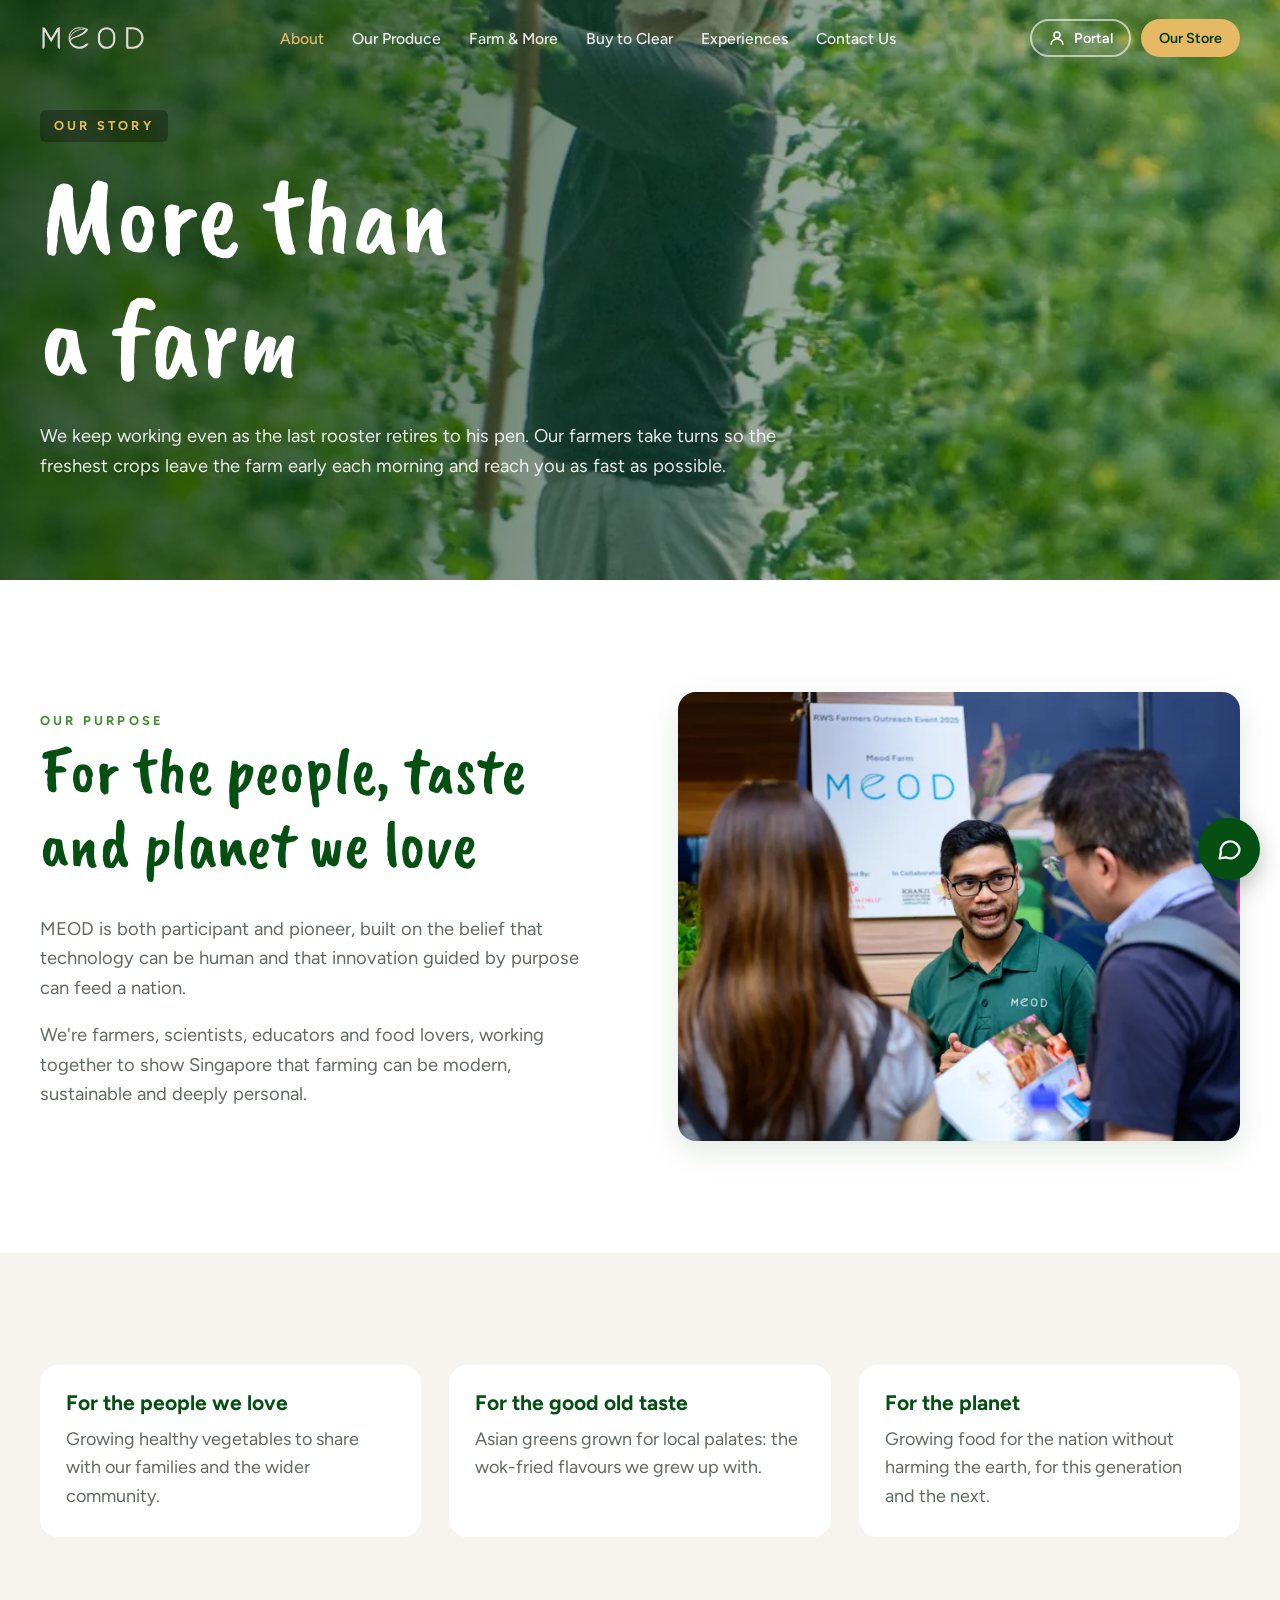
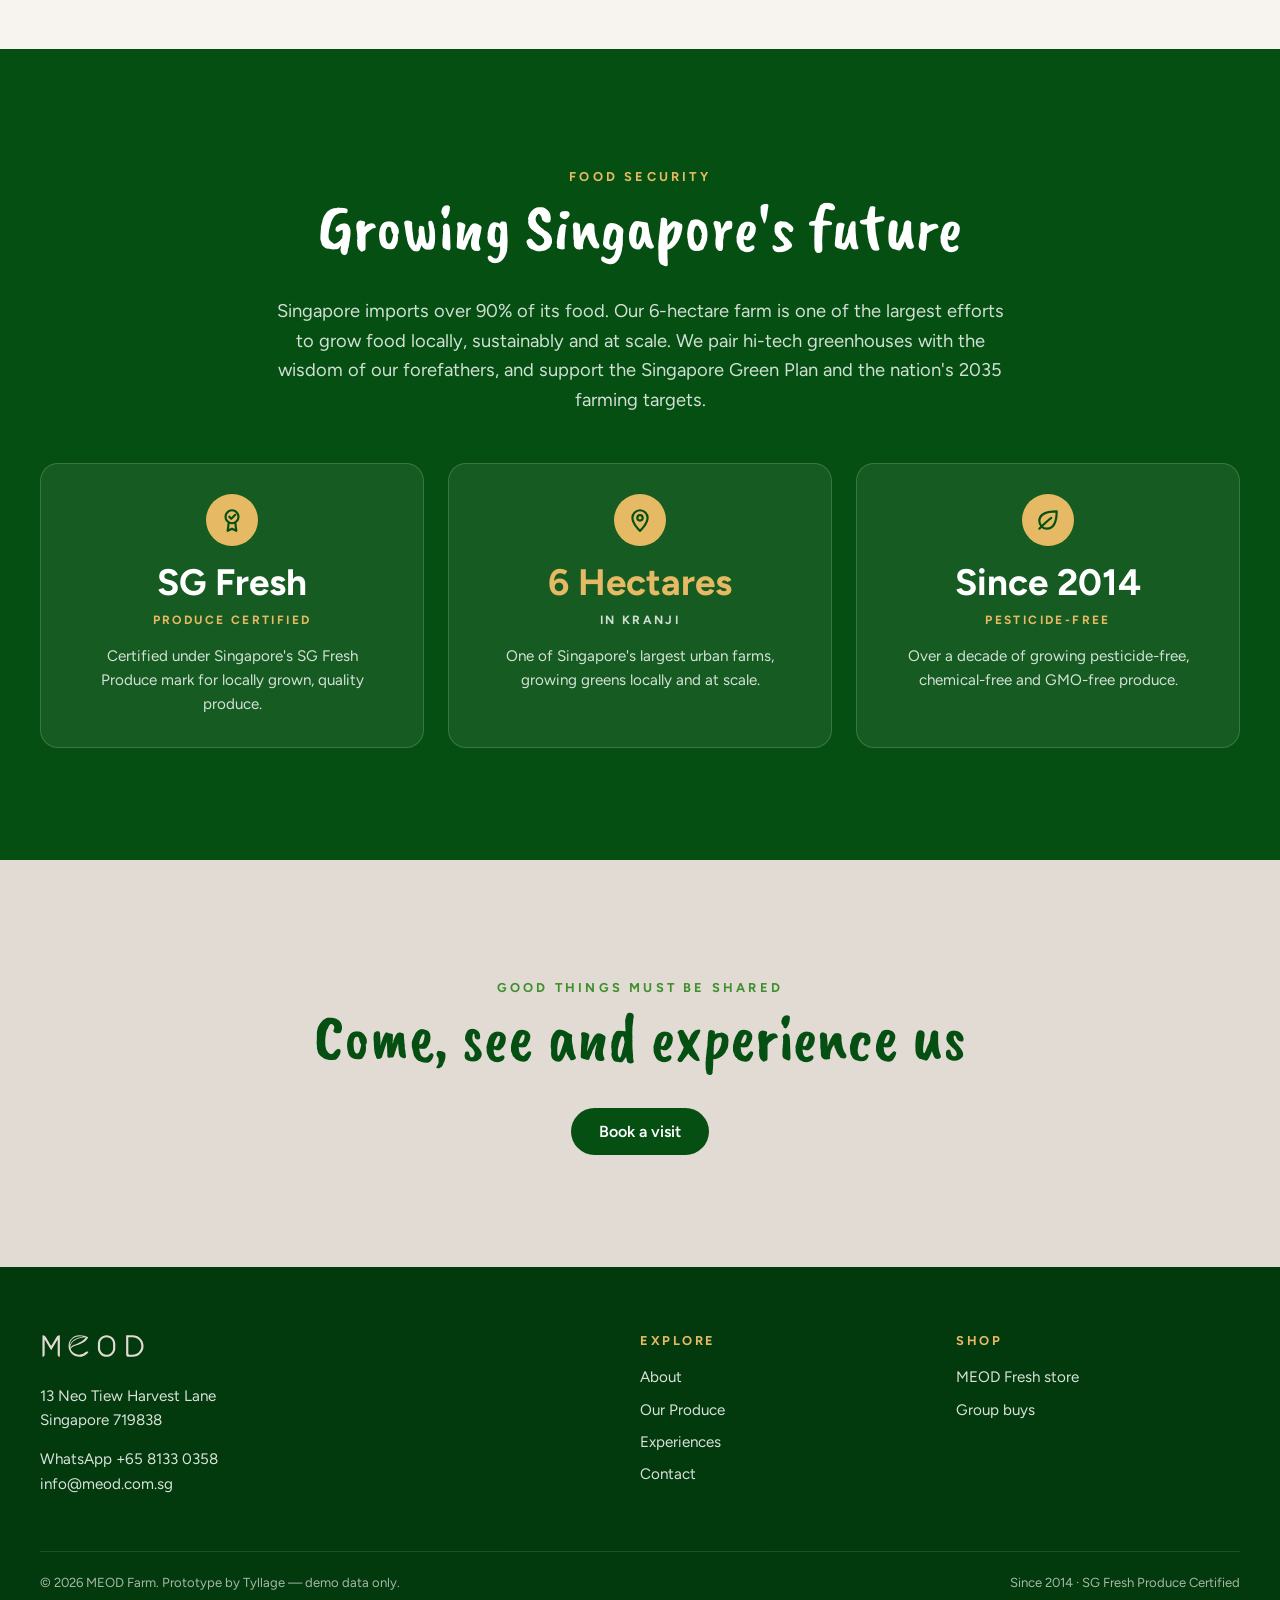
==== commit 5001f6aa: "Add Buy to Clear page and Surprise Harvest Bag" ====
--- a/about.html
+++ b/about.html
@@ -22,6 +22,7 @@
         <li><a href="about.html" aria-current="page">About</a></li>
         <li><a href="produce.html">Our Produce</a></li>
         <li><a href="produce.html#farm-more">Farm &amp; More</a></li>
+        <li><a href="clearance.html">Buy to Clear</a></li>
         <li><a href="experiences.html">Experiences</a></li>
         <li><a href="contact.html">Contact Us</a></li>
         <li class="mobile-only"><a href="https://meodfresh.com/" target="_blank" rel="noopener">Our Store ↗</a></li>
--- a/css/style.css
+++ b/css/style.css
@@ -275,7 +275,7 @@
   position: fixed; right: 20px; bottom: 94px; z-index: 60;
   width: min(380px, calc(100vw - 32px)); height: min(540px, calc(100vh - 130px));
   background: var(--white); border-radius: 20px; box-shadow: 0 20px 50px rgba(0,0,0,.25);
-  display: none; flex-direction: column; overflow: hidden;
+  display: none; flex-direction: column; overflow: hidden; padding: 0;
 }
 .assist-panel.open { display: flex; }
 .assist-head { background: var(--forest); color: var(--white); padding: 16px 18px; display: flex; justify-content: space-between; align-items: center; }
@@ -287,6 +287,9 @@
 .msg.bot { background: var(--white); align-self: flex-start; border-bottom-left-radius: 4px; }
 .msg.user { background: var(--forest); color: var(--white); align-self: flex-end; border-bottom-right-radius: 4px; }
 .msg.handover { background: #fff1d6; border: 1px solid var(--gold); }
+.msg-link { display: block; margin-top: 6px; color: var(--leaf); font-weight: 700; text-decoration: none; }
+.msg-link:hover { text-decoration: underline; }
+.msg.user .msg-link { color: var(--gold); }
 .assist-suggest { display: flex; gap: 6px; flex-wrap: wrap; padding: 8px 12px 0; background: var(--white); }
 .assist-suggest button { border: 1px solid #cfd8cf; background: var(--white); border-radius: 999px; padding: 5px 12px; font: 500 .8rem var(--font-body); cursor: pointer; }
 .assist-suggest button:hover { border-color: var(--forest); color: var(--forest); }
@@ -305,6 +308,9 @@
   .assist-panel { right: 8px; left: 8px; width: auto; bottom: 86px; height: min(560px, calc(100svh - 110px)); }
   .assist-fab { right: 14px; bottom: 14px; width: 56px; height: 56px; }
   .footer-bottom { flex-direction: column; }
+  /* Reserve room below the main content so the floating chat/scroll-to-top buttons
+     never sit over the last section's text or buttons while scrolling. */
+  #main { padding-bottom: 92px; }
 }
 @media (min-width: 1600px) {
   :root { --max: 1360px; }
@@ -575,7 +581,8 @@
 @media (max-width: 1024px) {
   .fm-bento { grid-template-columns: repeat(2, 1fr); grid-template-rows: none; grid-auto-rows: auto; }
   .fm-tile { height: 260px; }
-  .fm-feature { grid-column: 1 / -1; grid-row: auto; height: auto; aspect-ratio: 16 / 10; min-height: 440px; }
+  /* Height scales with width; no aspect-ratio + min-height combo, which forced the tile wider than the screen. */
+  .fm-feature { grid-column: 1 / -1; grid-row: auto; aspect-ratio: auto; min-height: 0; height: clamp(420px, 62vw, 560px); }
   .fm-overlay p { max-height: none; opacity: 1; }
 }
 @media (max-width: 640px) {
@@ -596,3 +603,78 @@
 }
 @media (max-width: 360px) { .fm-bento { grid-template-columns: 1fr; } }
 @media (prefers-reduced-motion: reduce) { .fm-tile > img:first-child, .fm-overlay p { transition: none; } }
+
+/* Bigger tap area for the in-stock toggle (the label is the target) */
+.toggle { min-height: 40px; padding: 4px 6px; border-radius: 10px; }
+.toggle input { width: 20px; height: 20px; }
+
+/* ---------- Buy to Clear ---------- */
+/* Shared with the portal: dashboard.html loads this file too, so these classes are
+   written once here instead of duplicated in portal.css. */
+.price-was { text-decoration: line-through; color: var(--muted); font-weight: 500; font-size: .95rem; }
+.price-now { color: var(--danger); font-weight: 700; }
+.discount-badge { background: #eaf4e5; color: #23602a; font-weight: 700; font-size: .76rem; padding: 2px 9px; border-radius: 999px; white-space: nowrap; }
+/* No text-transform: the reason labels (Surplus / Short-dated / Cosmetic) already come
+   correctly cased from js/data.js, and capitalize would turn "Short-dated" into "Short-Dated". */
+.reason-pill { display: inline-block; font-size: .72rem; font-weight: 700; padding: 3px 9px; border-radius: 999px; background: #fff1d6; color: #8a5a00; white-space: nowrap; }
+.clearance-note { color: var(--muted); font-size: .92rem; margin: 10px 0 28px; }
+/* With 5 seeded listings, .harvest-row's auto-fill (230px min) only fits 4 columns at
+   ~1200px, orphaning the 5th card onto its own row — force 5 up from 1200px. */
+@media (min-width: 1200px) { .clearance-cards-grid { grid-template-columns: repeat(5, minmax(0, 1fr)); } }
+/* Keep clearance photos consistent (same background/fit/padding) even for Farm & More items,
+   which normally get a full-bleed "cover" treatment in the regular catalogue. */
+.clearance-tile .tile-media.cover img { object-fit: contain; padding: 14px; }
+.clearance-meta { display: flex; flex-wrap: wrap; gap: 6px; margin: 2px 0; }
+.mini-chip { display: inline-block; font-size: .74rem; font-weight: 600; padding: 3px 10px; border-radius: 999px; background: #f3f1ec; color: var(--muted); white-space: nowrap; }
+.qty-cell { display: inline-grid; justify-items: end; gap: 4px; }
+.clearance-foot { display: flex; flex-direction: column; gap: 10px; margin-top: auto; padding-top: 12px; border-top: 1px dashed #e8e1d6; }
+.clearance-foot .price-row { display: flex; align-items: center; gap: 8px; flex-wrap: wrap; }
+.clearance-buy { display: flex; width: 100%; justify-content: center; white-space: nowrap; }
+
+/* ---- Surprise Harvest Bag card (public + portal) ---- */
+.bag-promo { background: var(--white); border-radius: var(--radius); box-shadow: var(--shadow); padding: 28px clamp(20px, 4vw, 36px); margin: 28px 0 44px; display: grid; grid-template-columns: 200px 1fr; gap: 24px; }
+.bag-photo { border-radius: 14px; overflow: hidden; background: var(--cream); aspect-ratio: 1 / 1; }
+.bag-photo img { width: 100%; height: 100%; object-fit: cover; display: block; }
+.bag-info { display: grid; gap: 14px; min-width: 0; align-content: start; }
+.bag-promo h3 { font-family: var(--font-script); font-weight: 400; font-size: clamp(2rem, 3.6vw, 2.6rem); color: var(--forest); margin: 2px 0 2px; }
+
+.size-boxes { display: flex; gap: 10px; }
+.size-box {
+  position: relative; flex: 1 1 0; min-width: 0; border: 1.5px solid #e8e1d6; border-radius: 12px;
+  padding: 10px 12px 10px 32px; background: var(--white); cursor: pointer; text-align: left;
+  font: inherit; color: inherit; display: block;
+}
+.size-box strong { display: block; color: var(--forest); font-size: .96rem; }
+.size-box .size-save { display: block; color: #23602a; font-weight: 700; font-size: .78rem; margin-top: 3px; }
+.size-box .size-worth { display: block; color: var(--muted); font-size: .78rem; margin-top: 1px; }
+.size-box .tick { position: absolute; top: 12px; left: 10px; width: 16px; height: 16px; border-radius: 50%; border: 2px solid #d6cfc3; background: var(--white); }
+.size-box.active { border-color: var(--leaf); background: #f6faf2; }
+.size-box.active .tick { border-color: var(--leaf); background: var(--leaf); }
+
+.likely-inside-label { font-size: .76rem; letter-spacing: .1em; text-transform: uppercase; font-weight: 700; color: var(--leaf); margin: 0; }
+.likely-inside { list-style: none; margin: 6px 0 0; padding: 0; display: flex; flex-wrap: wrap; gap: 8px; }
+.likely-inside li { font-size: .82rem; font-weight: 600; padding: 4px 12px; border-radius: 999px; background: #eaf4e5; color: var(--forest); }
+
+.bag-exclude { display: flex; align-items: center; gap: 10px; flex-wrap: wrap; font-weight: 600; font-size: .92rem; }
+.bag-exclude select { width: auto; padding: 8px 12px; }
+
+.bag-cutoff { display: flex; align-items: center; gap: 12px; background: #fff6e2; border: 1.5px solid var(--gold); border-radius: 12px; padding: 12px 16px; }
+.bag-cutoff strong { display: block; color: var(--forest-dark); font-size: .92rem; }
+.bag-cutoff small { display: block; color: var(--muted); font-size: .8rem; margin-top: 2px; }
+.bag-cutoff .icon-circle { flex: none; width: 38px; height: 38px; margin: 0; }
+.bag-cutoff .icon-circle svg { width: 18px; height: 18px; }
+
+.bag-promo .btn { justify-self: start; }
+
+@media (max-width: 860px) {
+  .bag-promo { grid-template-columns: 1fr; }
+  .bag-photo { aspect-ratio: 16 / 7; }
+}
+@media (max-width: 640px) {
+  .bag-promo { padding: 20px 16px; gap: 14px; }
+  .size-box { padding: 9px 10px 9px 28px; }
+  .size-box .tick { top: 10px; left: 9px; }
+  .bag-promo .btn { width: 100%; justify-content: center; }
+}
+
+.fm-bento > * { min-width: 0; }
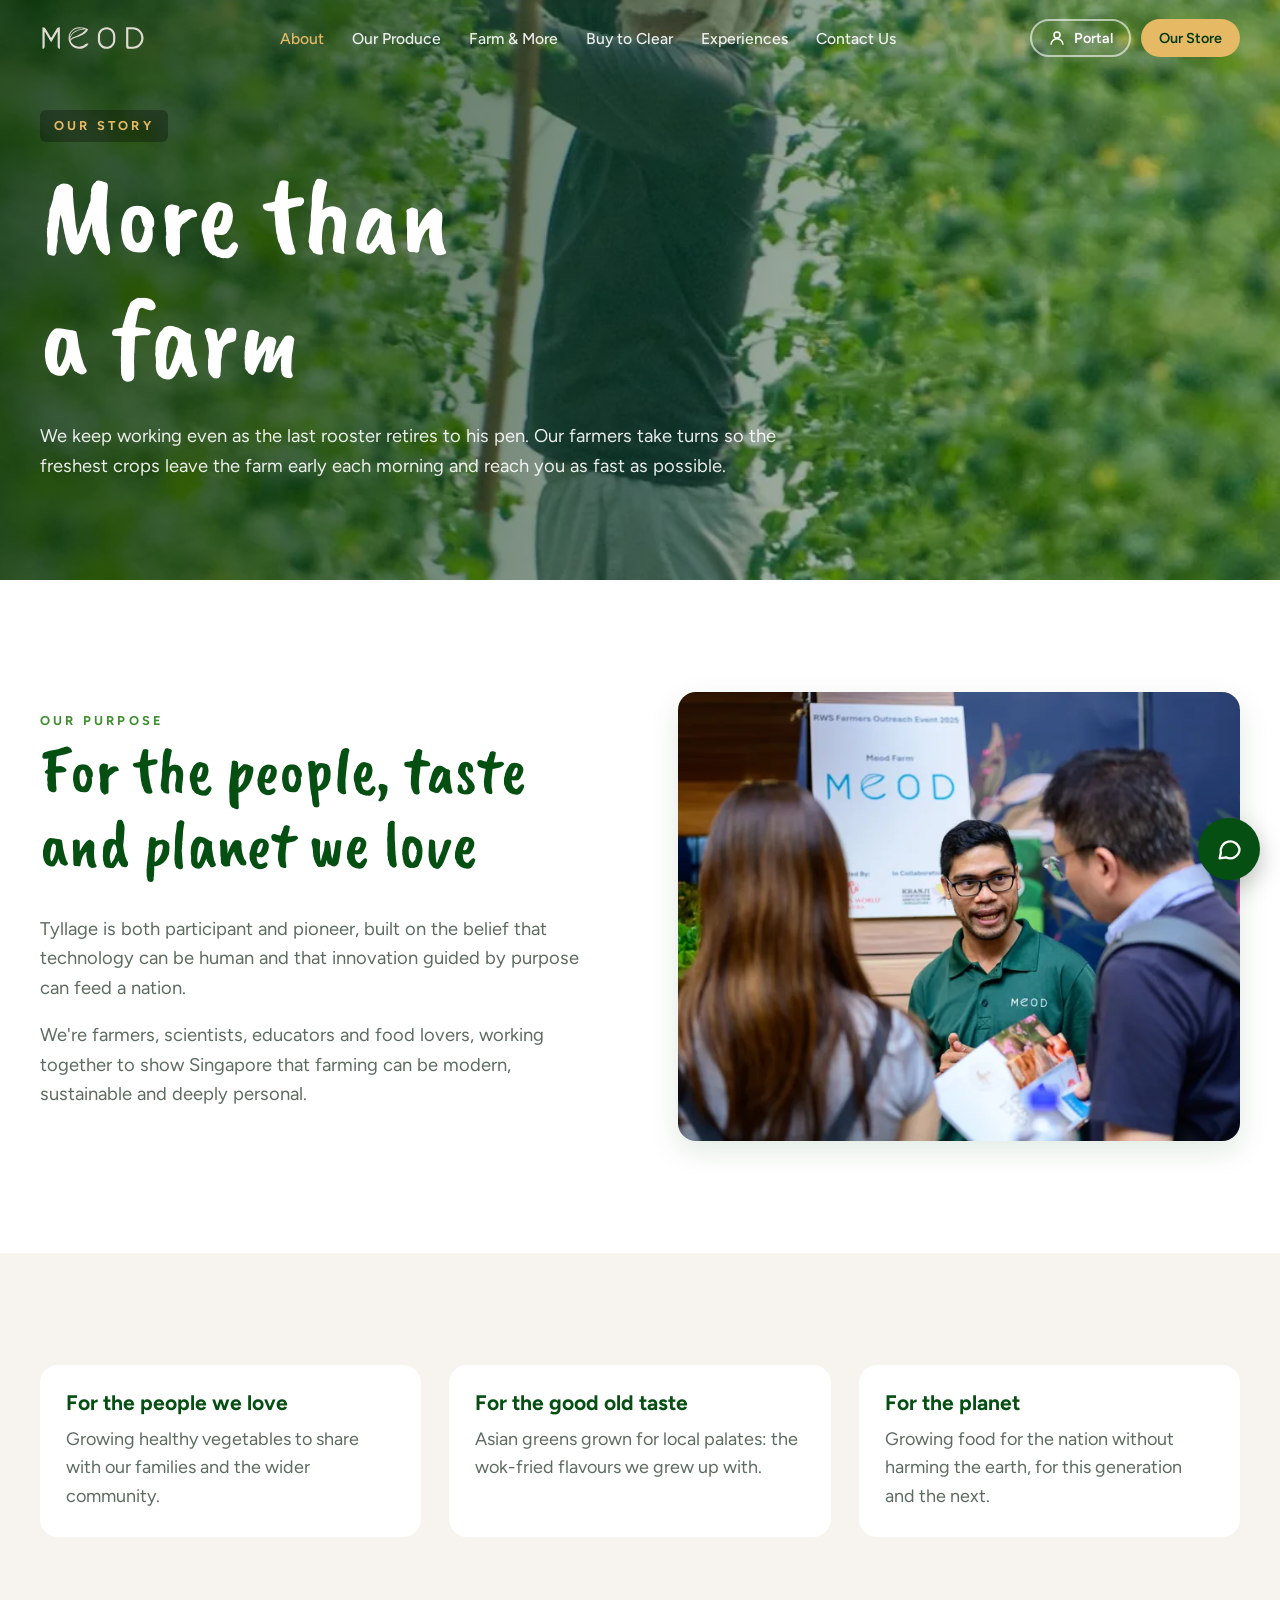
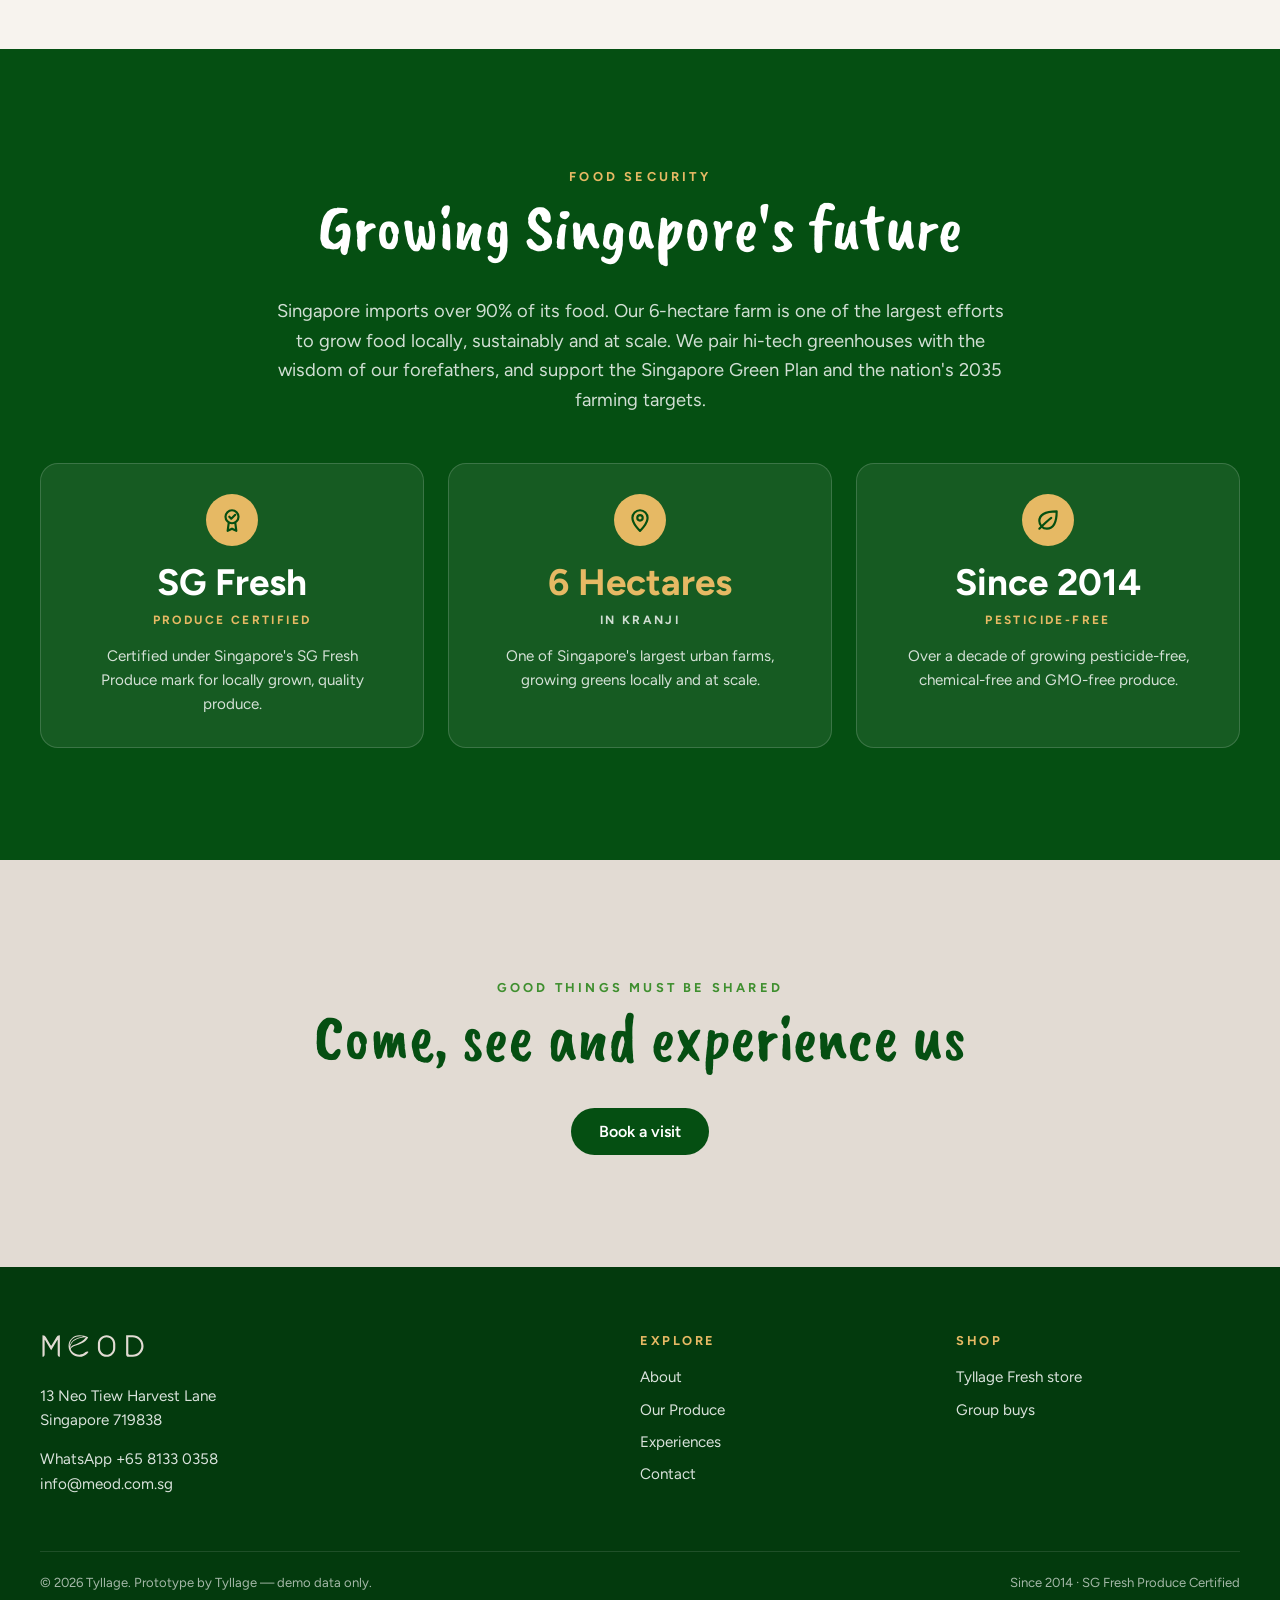
==== commit 770d5c4c: "Rename MEOD wording and demo emails to Tyllage" ====
--- a/about.html
+++ b/about.html
@@ -3,8 +3,8 @@
 <head>
   <meta charset="utf-8">
   <meta name="viewport" content="width=device-width, initial-scale=1">
-  <title>About — Singapore's Largest Urban Farm Since 2014 | MEOD Farm</title>
-  <meta name="description" content="MEOD has grown pesticide-free produce in Kranji since 2014, for the people, taste and planet we love.">
+  <title>About — Singapore's Largest Urban Farm Since 2014 | Tyllage</title>
+  <meta name="description" content="Tyllage has grown pesticide-free produce in Kranji since 2014, for the people, taste and planet we love.">
   <link rel="preconnect" href="https://fonts.googleapis.com">
   <link rel="preconnect" href="https://fonts.gstatic.com" crossorigin>
   <link href="https://fonts.googleapis.com/css2?family=Caveat+Brush&family=Figtree:wght@300;400;500;600;700&display=swap" rel="stylesheet">
@@ -17,7 +17,7 @@
 
   <header class="site-header">
     <nav class="container nav" aria-label="Main">
-      <a class="logo" href="index.html"><img src="assets/meod-light.svg" alt="MEOD Farm home" width="106" height="30"></a>
+      <a class="logo" href="index.html"><img src="assets/meod-light.svg" alt="Tyllage home" width="106" height="30"></a>
       <ul class="nav-links" id="nav-links">
         <li><a href="about.html" aria-current="page">About</a></li>
         <li><a href="produce.html">Our Produce</a></li>
@@ -55,10 +55,10 @@
         <div class="reveal">
           <span class="eyebrow dark">Our purpose</span>
           <h2 class="section-title">For the people, taste and planet we love</h2>
-          <p class="lead">MEOD is both participant and pioneer, built on the belief that technology can be human and that innovation guided by purpose can feed a nation.</p>
+          <p class="lead">Tyllage is both participant and pioneer, built on the belief that technology can be human and that innovation guided by purpose can feed a nation.</p>
           <p class="lead">We're farmers, scientists, educators and food lovers, working together to show Singapore that farming can be modern, sustainable and deeply personal.</p>
         </div>
-        <img class="rounded-img reveal" src="assets/img/contact.webp" srcset="assets/img/contact-800.webp 800w, assets/img/contact.webp 1600w" sizes="(max-width: 860px) 100vw, 560px" alt="The MEOD team talking with visitors at a market booth" width="1600" height="1067" loading="lazy">
+        <img class="rounded-img reveal" src="assets/img/contact.webp" srcset="assets/img/contact-800.webp 800w, assets/img/contact.webp 1600w" sizes="(max-width: 860px) 100vw, 560px" alt="The Tyllage team talking with visitors at a market booth" width="1600" height="1067" loading="lazy">
       </div>
     </section>
 
@@ -115,7 +115,7 @@
     <div class="container">
       <div class="footer-grid">
         <div>
-          <a class="logo" href="index.html"><img src="assets/meod-light.svg" alt="MEOD Farm" width="106" height="30" loading="lazy"></a>
+          <a class="logo" href="index.html"><img src="assets/meod-light.svg" alt="Tyllage" width="106" height="30" loading="lazy"></a>
           <p>13 Neo Tiew Harvest Lane<br>Singapore 719838</p>
           <p>WhatsApp +65 8133 0358<br><a href="mailto:info@meod.com.sg">info@meod.com.sg</a></p>
         </div>
@@ -131,13 +131,13 @@
         <div>
           <h4>Shop</h4>
           <ul>
-            <li><a href="https://meodfresh.com/" target="_blank" rel="noopener">MEOD Fresh store</a></li>
+            <li><a href="https://meodfresh.com/" target="_blank" rel="noopener">Tyllage Fresh store</a></li>
             <li><a href="index.html#group-buy">Group buys</a></li>
           </ul>
         </div>
       </div>
       <div class="footer-bottom">
-        <span>© <span data-year></span> MEOD Farm. Prototype by Tyllage — demo data only.</span>
+        <span>© <span data-year></span> Tyllage. Prototype by Tyllage — demo data only.</span>
         <span>Since 2014 · SG Fresh Produce Certified</span>
       </div>
     </div>
--- a/css/style.css
+++ b/css/style.css
@@ -1,4 +1,4 @@
-/* MEOD Farm x Tyllage — public site styles
+/* Tyllage — public site styles
    Palette sampled from meod.com.sg: forest, gold, berry, stony. */
 :root {
   --forest: #054f12;
@@ -263,7 +263,7 @@
   html { scroll-behavior: auto; }
 }
 
-/* Ask MEOD assistant widget */
+/* Ask Tyllage assistant widget */
 .assist-fab {
   position: fixed; right: 20px; bottom: 20px; z-index: 60;
   width: 62px; height: 62px; border-radius: 50%; border: 0; cursor: pointer;
@@ -316,7 +316,7 @@
   :root { --max: 1360px; }
 }
 
-/* Scroll-to-top: centred above the Ask MEOD button */
+/* Scroll-to-top: centred above the Ask Tyllage button */
 .to-top {
   position: fixed; z-index: 59; right: 27px; bottom: 96px;
   width: 48px; height: 48px; border-radius: 50%; cursor: pointer;
@@ -678,3 +678,70 @@
 }
 
 .fm-bento > * { min-width: 0; }
+
+/* ---- Experiences: group learning-journey packages + farm-shop steps ---- */
+.group-packages { display: grid; grid-template-columns: repeat(3, 1fr); gap: 22px; margin-top: 40px; }
+.group-pkg { background: var(--white); border-radius: var(--radius); padding: 26px; box-shadow: var(--shadow); display: flex; flex-direction: column; gap: 10px; }
+.group-pkg h3 { margin: 0; color: var(--forest); font-size: 1.25rem; }
+.group-pkg ul { margin: 0; padding-left: 18px; display: grid; gap: 6px; color: var(--ink); font-size: .95rem; }
+.pkg-kicker { font-size: .75rem; font-weight: 700; letter-spacing: .14em; text-transform: uppercase; color: var(--leaf); }
+.pkg-fund { margin: auto 0 0; padding: 10px 12px; border-radius: 10px; background: #fff6e2; color: #6b4a00; font-size: .88rem; font-weight: 600; }
+.farm-shop-steps { margin-top: 36px; background: var(--white); border-radius: var(--radius); padding: clamp(20px, 3vw, 32px); box-shadow: var(--shadow); }
+.farm-shop-steps h3 { margin: 0 0 16px; color: var(--forest); }
+.farm-shop-steps ol { list-style: none; counter-reset: step; margin: 0 0 14px; padding: 0; display: grid; grid-template-columns: repeat(3, 1fr); gap: 18px; }
+.farm-shop-steps li { counter-increment: step; display: grid; gap: 4px; }
+.farm-shop-steps li::before { content: counter(step); display: grid; place-items: center; width: 34px; height: 34px; border-radius: 50%; background: var(--forest); color: var(--white); font-weight: 700; margin-bottom: 6px; }
+.farm-shop-steps strong { color: var(--forest); }
+.farm-shop-steps span { color: var(--muted); font-size: .92rem; }
+@media (max-width: 860px) {
+  .group-packages, .farm-shop-steps ol { grid-template-columns: 1fr; }
+}
+
+/* ---- Visitor farm shop (visit.html) ---- */
+.visit-shop { padding: calc(76px + clamp(24px, 4vw, 48px)) 0 clamp(48px, 7vw, 80px); background: var(--cream); min-height: 70vh; }
+.vs-head { margin-bottom: 24px; }
+.vs-head .section-title { margin: 4px 0 6px; line-height: 1.05; }
+.vs-chips { list-style: none; padding: 0; margin: 14px 0 0; display: flex; flex-wrap: wrap; gap: 8px; }
+.vs-chips li { background: var(--white); border: 1px solid #e6dfd3; border-radius: 999px; padding: 6px 12px; font-size: .88rem; }
+.vs-chips code { font-weight: 700; color: var(--forest); }
+.vs-layout { display: grid; grid-template-columns: minmax(0, 1fr) 360px; gap: 24px; align-items: start; }
+.vs-grid { display: grid; grid-template-columns: repeat(auto-fill, minmax(170px, 1fr)); gap: 14px; }
+.vs-item { background: var(--white); border: 1.5px solid #eee8de; border-radius: 14px; overflow: hidden; display: flex; flex-direction: column; }
+.vs-item.in-cart { border-color: var(--leaf); box-shadow: 0 0 0 3px rgba(63,143,47,.15); }
+.vs-thumb { aspect-ratio: 4 / 3; display: grid; place-items: center; background: #f6f2e8; }
+.vs-thumb img { width: 100%; height: 100%; object-fit: cover; }
+.vs-thumb.cover img { object-fit: contain; padding: 10px; }
+.vs-thumb.art svg { width: 46%; height: 46%; fill: none; stroke: var(--forest); stroke-width: 2.2; stroke-linecap: round; stroke-linejoin: round; }
+.vs-item-body { padding: 10px 12px 12px; display: grid; gap: 2px; flex: 1; }
+.vs-item-body strong { color: var(--forest); }
+.vs-item-body small { color: var(--muted); font-size: .8rem; }
+.vs-item-foot { display: flex; justify-content: space-between; align-items: center; gap: 8px; margin-top: 8px; }
+.vs-price { font-weight: 700; }
+.vs-qty { display: inline-flex; align-items: center; gap: 8px; }
+.vs-qty button { width: 32px; height: 32px; border-radius: 50%; border: 1.5px solid var(--forest); background: var(--white); color: var(--forest); font-weight: 700; cursor: pointer; }
+.vs-qty button:disabled { opacity: .4; cursor: not-allowed; }
+.vs-summary { position: sticky; top: 90px; background: var(--white); border-radius: var(--radius); padding: 22px; box-shadow: var(--shadow); display: grid; gap: 12px; }
+.vs-summary h2 { margin: 0; color: var(--forest); font-size: 1.2rem; }
+.vs-lines { list-style: none; margin: 0; padding: 0; display: grid; gap: 6px; font-size: .92rem; }
+.vs-lines li, .vs-totals > div { display: flex; justify-content: space-between; gap: 10px; }
+.vs-totals { display: grid; gap: 4px; border-top: 1px solid #eee8de; padding-top: 10px; font-size: .92rem; }
+.vs-saving { color: var(--leaf); font-weight: 600; }
+.vs-total { font-weight: 700; font-size: 1.05rem; }
+.vs-fund { margin: 6px 0 0; padding: 8px 10px; border-radius: 8px; background: #fff6e2; color: #6b4a00; font-size: .85rem; font-weight: 600; }
+.vs-fieldset { border: 0; padding: 0; margin: 0; display: grid; gap: 8px; }
+.vs-fieldset legend { font-weight: 600; font-size: .9rem; margin-bottom: 6px; }
+.vs-radio { display: flex; gap: 10px; align-items: flex-start; border: 1.5px solid #cfd8cf; border-radius: 10px; padding: 10px 12px; cursor: pointer; font-weight: 500; }
+.vs-radio:has(input:checked) { border-color: var(--forest); background: #eaf4e5; }
+.vs-radio input, .vs-consent input { width: auto; margin-top: 3px; accent-color: var(--forest); }
+.vs-radio span { display: grid; }
+.vs-radio small { color: var(--muted); font-weight: 400; }
+.vs-consent { display: flex; gap: 10px; align-items: flex-start; font-weight: 400; font-size: .88rem; }
+.vs-submit { width: 100%; justify-content: center; }
+.vs-submit:disabled { opacity: .55; cursor: not-allowed; transform: none; }
+.vs-code-form, .vs-done { max-width: 560px; }
+.vs-done h2 { margin: 0; color: var(--forest); }
+@media (max-width: 900px) {
+  .vs-layout { grid-template-columns: 1fr; }
+  .vs-summary { position: static; }
+}
+@media (max-width: 420px) { .vs-grid { grid-template-columns: 1fr 1fr; gap: 10px; } }
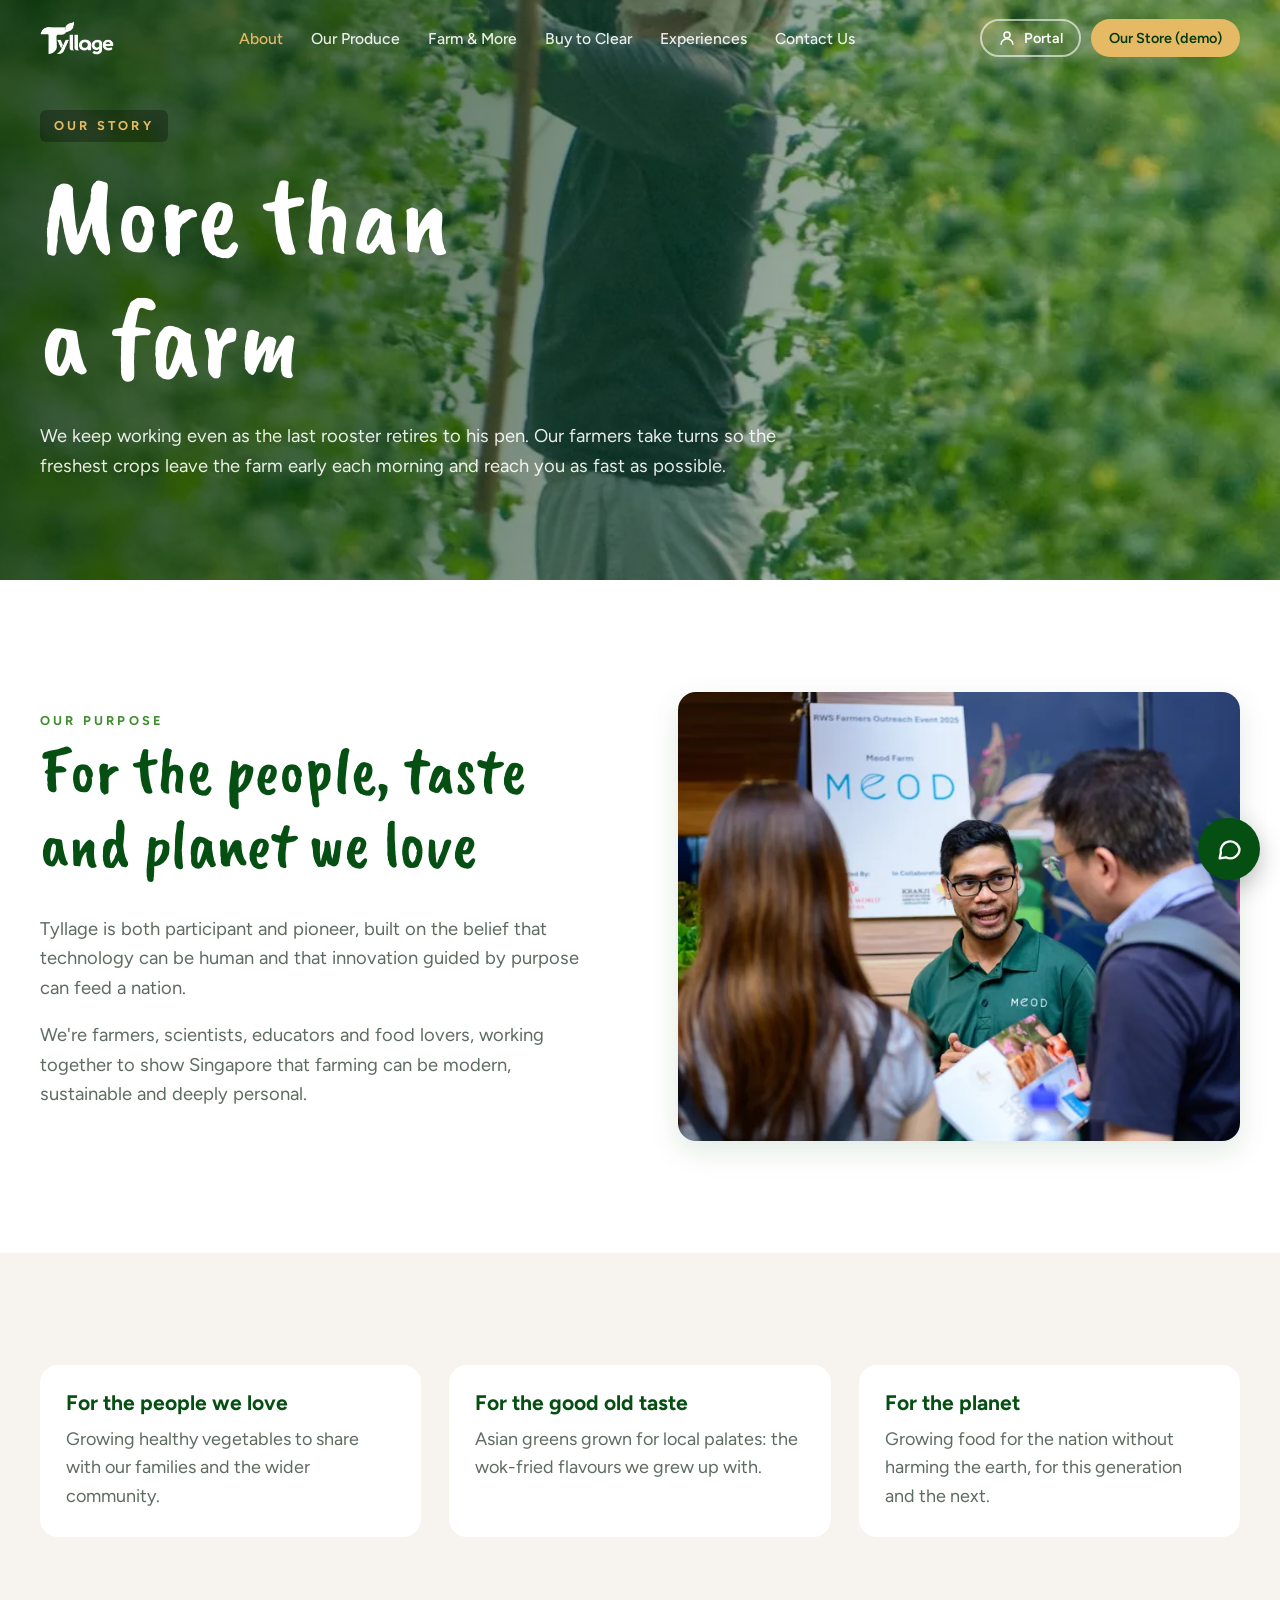
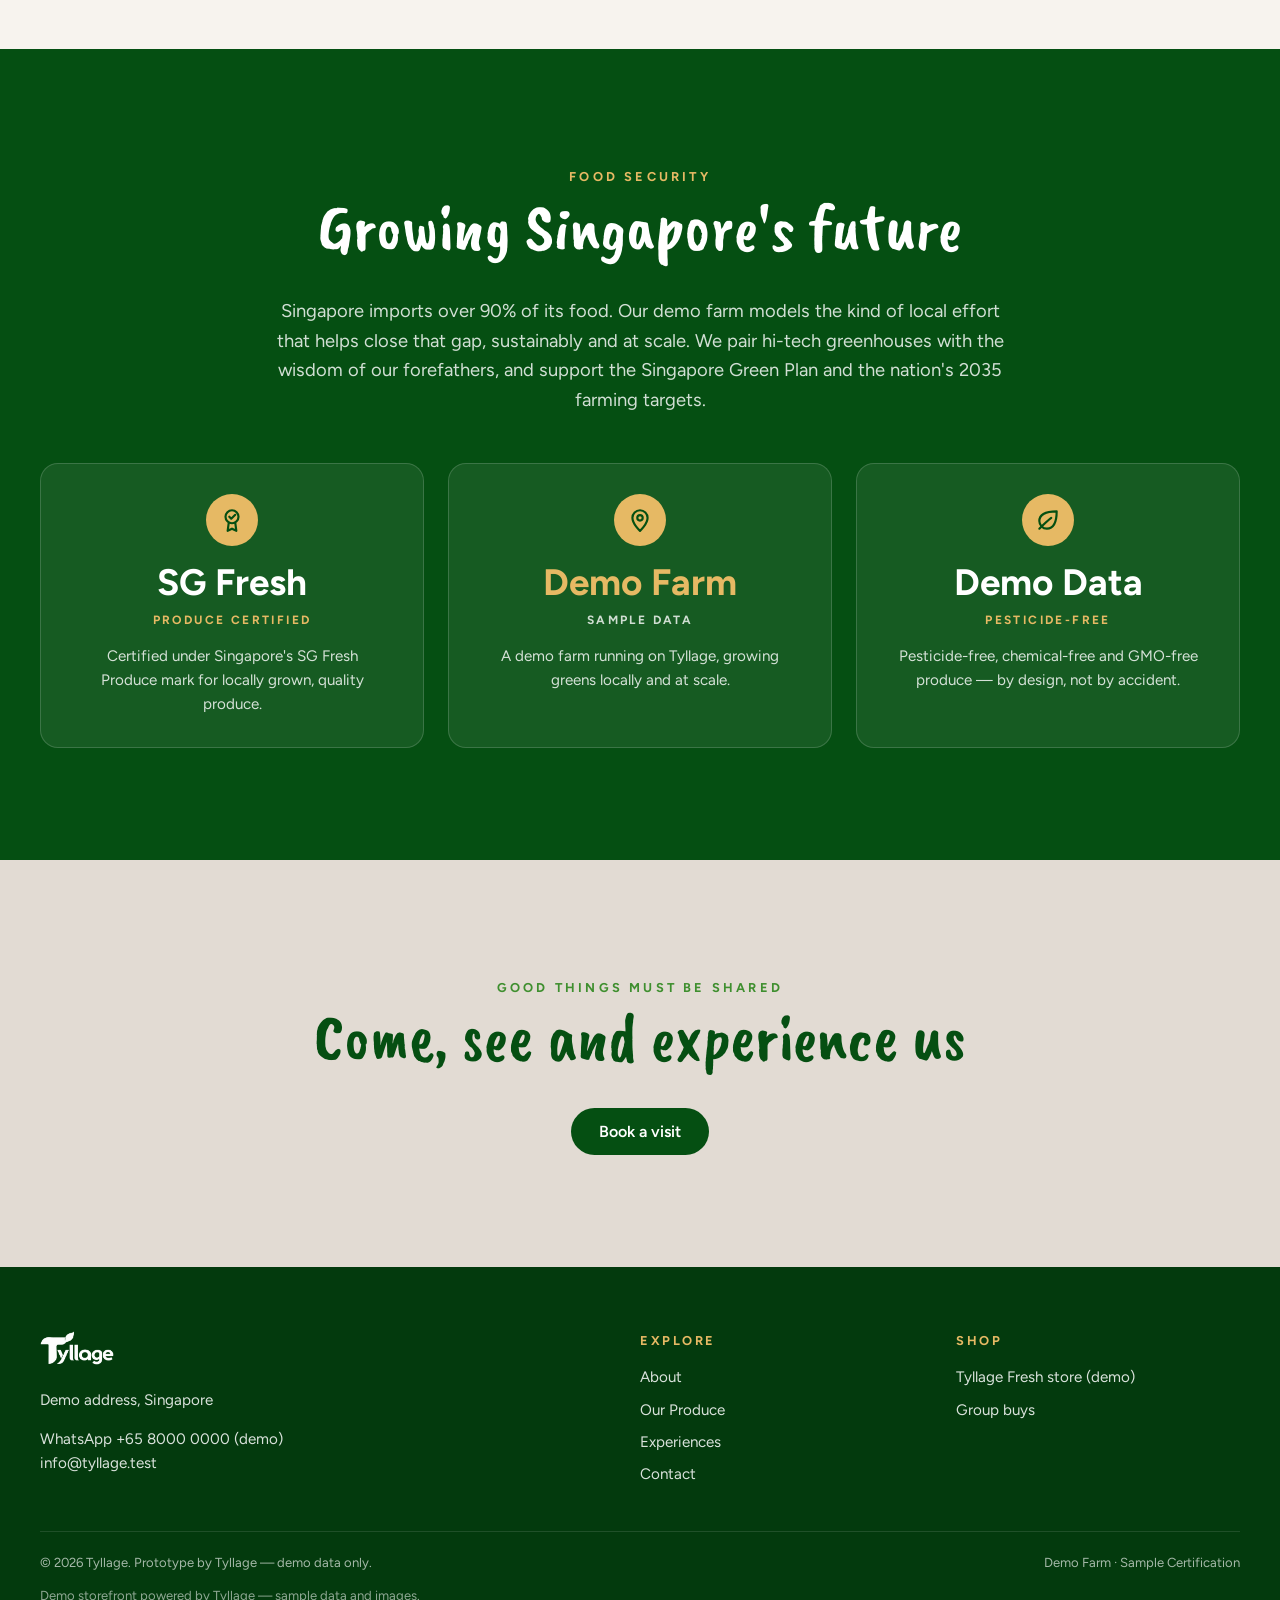
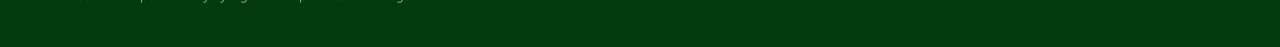
==== commit 8e23b3de: "Rebrand site to Tyllage: logo, icons and demo farm details" ====
--- a/about.html
+++ b/about.html
@@ -3,8 +3,8 @@
 <head>
   <meta charset="utf-8">
   <meta name="viewport" content="width=device-width, initial-scale=1">
-  <title>About — Singapore's Largest Urban Farm Since 2014 | Tyllage</title>
-  <meta name="description" content="Tyllage has grown pesticide-free produce in Kranji since 2014, for the people, taste and planet we love.">
+  <title>About — A Demo Farm Storefront | Tyllage</title>
+  <meta name="description" content="Tyllage is a demo farm storefront with pesticide-free produce, for the people, taste and planet we love.">
   <link rel="preconnect" href="https://fonts.googleapis.com">
   <link rel="preconnect" href="https://fonts.gstatic.com" crossorigin>
   <link href="https://fonts.googleapis.com/css2?family=Caveat+Brush&family=Figtree:wght@300;400;500;600;700&display=swap" rel="stylesheet">
@@ -17,7 +17,7 @@
 
   <header class="site-header">
     <nav class="container nav" aria-label="Main">
-      <a class="logo" href="index.html"><img src="assets/meod-light.svg" alt="Tyllage home" width="106" height="30"></a>
+      <a class="logo" href="index.html"><img src="assets/tyllage-logo-white.png" alt="Tyllage home" height="34"></a>
       <ul class="nav-links" id="nav-links">
         <li><a href="about.html" aria-current="page">About</a></li>
         <li><a href="produce.html">Our Produce</a></li>
@@ -25,14 +25,14 @@
         <li><a href="clearance.html">Buy to Clear</a></li>
         <li><a href="experiences.html">Experiences</a></li>
         <li><a href="contact.html">Contact Us</a></li>
-        <li class="mobile-only"><a href="https://meodfresh.com/" target="_blank" rel="noopener">Our Store ↗</a></li>
+        <li class="mobile-only"><a href="#">Our Store (demo) ↗</a></li>
       </ul>
       <div class="nav-actions">
         <a class="btn btn-sm btn-outline portal-btn" href="portal.html">
           <svg viewBox="0 0 24 24" fill="none" stroke="currentColor" stroke-width="2" aria-hidden="true"><circle cx="12" cy="8" r="4"/><path d="M4 21a8 8 0 0 1 16 0"/></svg>
           <span data-portal-label>Portal</span>
         </a>
-        <a class="btn btn-sm btn-gold store-btn" href="https://meodfresh.com/" target="_blank" rel="noopener">Our Store</a>
+        <a class="btn btn-sm btn-gold store-btn" href="#">Our Store (demo)</a>
         <button class="menu-toggle" type="button" aria-controls="nav-links" aria-expanded="false" aria-label="Open menu">
           <svg viewBox="0 0 24 24" fill="none" stroke="currentColor" stroke-width="2" aria-hidden="true"><path d="M3 6h18M3 12h18M3 18h18"/></svg>
         </button>
@@ -77,7 +77,7 @@
         <div class="center reveal">
           <span class="eyebrow">Food security</span>
           <h2 class="section-title">Growing Singapore's future</h2>
-          <p class="lead">Singapore imports over 90% of its food. Our 6-hectare farm is one of the largest efforts to grow food locally, sustainably and at scale. We pair hi-tech greenhouses with the wisdom of our forefathers, and support the Singapore Green Plan and the nation's 2035 farming targets.</p>
+          <p class="lead">Singapore imports over 90% of its food. Our demo farm models the kind of local effort that helps close that gap, sustainably and at scale. We pair hi-tech greenhouses with the wisdom of our forefathers, and support the Singapore Green Plan and the nation's 2035 farming targets.</p>
         </div>
         <div class="fact-cards">
           <article class="fact-card reveal">
@@ -88,15 +88,15 @@
           </article>
           <article class="fact-card reveal">
             <div class="icon-circle"><svg viewBox="0 0 24 24" fill="none" stroke="currentColor" stroke-width="2" stroke-linecap="round" stroke-linejoin="round" aria-hidden="true"><path d="M12 22s7-6.2 7-12a7 7 0 0 0-14 0c0 5.8 7 12 7 12z"/><circle cx="12" cy="10" r="2.5"/></svg></div>
-            <strong>6 Hectares</strong>
-            <span class="fact-label">In Kranji</span>
-            <p>One of Singapore's largest urban farms, growing greens locally and at scale.</p>
+            <strong>Demo Farm</strong>
+            <span class="fact-label">Sample data</span>
+            <p>A demo farm running on Tyllage, growing greens locally and at scale.</p>
           </article>
           <article class="fact-card reveal">
             <div class="icon-circle"><svg viewBox="0 0 24 24" fill="none" stroke="currentColor" stroke-width="2" stroke-linecap="round" stroke-linejoin="round" aria-hidden="true"><path d="M11 20A7 7 0 0 1 4 13c0-5 4-9 16-9 0 12-4 16-9 16z"/><path d="M4 20c4-4 7-7 11-10"/></svg></div>
-            <strong>Since 2014</strong>
+            <strong>Demo Data</strong>
             <span class="fact-label">Pesticide-free</span>
-            <p>Over a decade of growing pesticide-free, chemical-free and GMO-free produce.</p>
+            <p>Pesticide-free, chemical-free and GMO-free produce — by design, not by accident.</p>
           </article>
         </div>
       </div>
@@ -115,9 +115,9 @@
     <div class="container">
       <div class="footer-grid">
         <div>
-          <a class="logo" href="index.html"><img src="assets/meod-light.svg" alt="Tyllage" width="106" height="30" loading="lazy"></a>
-          <p>13 Neo Tiew Harvest Lane<br>Singapore 719838</p>
-          <p>WhatsApp +65 8133 0358<br><a href="mailto:info@meod.com.sg">info@meod.com.sg</a></p>
+          <a class="logo" href="index.html"><img src="assets/tyllage-logo-white.png" alt="Tyllage" height="34" loading="lazy"></a>
+          <p>Demo address, Singapore</p>
+          <p>WhatsApp +65 8000 0000 (demo)<br><a href="mailto:info@tyllage.test">info@tyllage.test</a></p>
         </div>
         <div>
           <h4>Explore</h4>
@@ -131,15 +131,16 @@
         <div>
           <h4>Shop</h4>
           <ul>
-            <li><a href="https://meodfresh.com/" target="_blank" rel="noopener">Tyllage Fresh store</a></li>
+            <li><a href="#">Tyllage Fresh store (demo)</a></li>
             <li><a href="index.html#group-buy">Group buys</a></li>
           </ul>
         </div>
       </div>
       <div class="footer-bottom">
         <span>© <span data-year></span> Tyllage. Prototype by Tyllage — demo data only.</span>
-        <span>Since 2014 · SG Fresh Produce Certified</span>
+        <span>Demo Farm · Sample Certification</span>
       </div>
+      <p style="margin-top:12px;font-size:.82rem;opacity:.65">Demo storefront powered by Tyllage — sample data and images.</p>
     </div>
   </footer>
 
--- a/css/style.css
+++ b/css/style.css
@@ -77,8 +77,8 @@
 .site-header.solid, .site-header.always-solid { background: rgba(5, 79, 18, .96); box-shadow: 0 4px 20px rgba(0,0,0,.15); }
 .nav { display: flex; align-items: center; justify-content: space-between; height: 76px; }
 .logo { display: inline-flex; align-items: center; text-decoration: none; }
-.logo img { height: 30px; width: auto; }
-@media (max-width: 480px) { .logo img { height: 24px; } }
+.logo img { height: 34px; width: auto; }
+@media (max-width: 480px) { .logo img { height: 28px; } }
 .nav-links { display: flex; align-items: center; gap: 28px; list-style: none; margin: 0; padding: 0; }
 .nav-links a { color: var(--white); text-decoration: none; font-size: .98rem; font-weight: 500; opacity: .9; }
 .nav-links a:hover, .nav-links a[aria-current="page"] { opacity: 1; color: var(--gold); }
